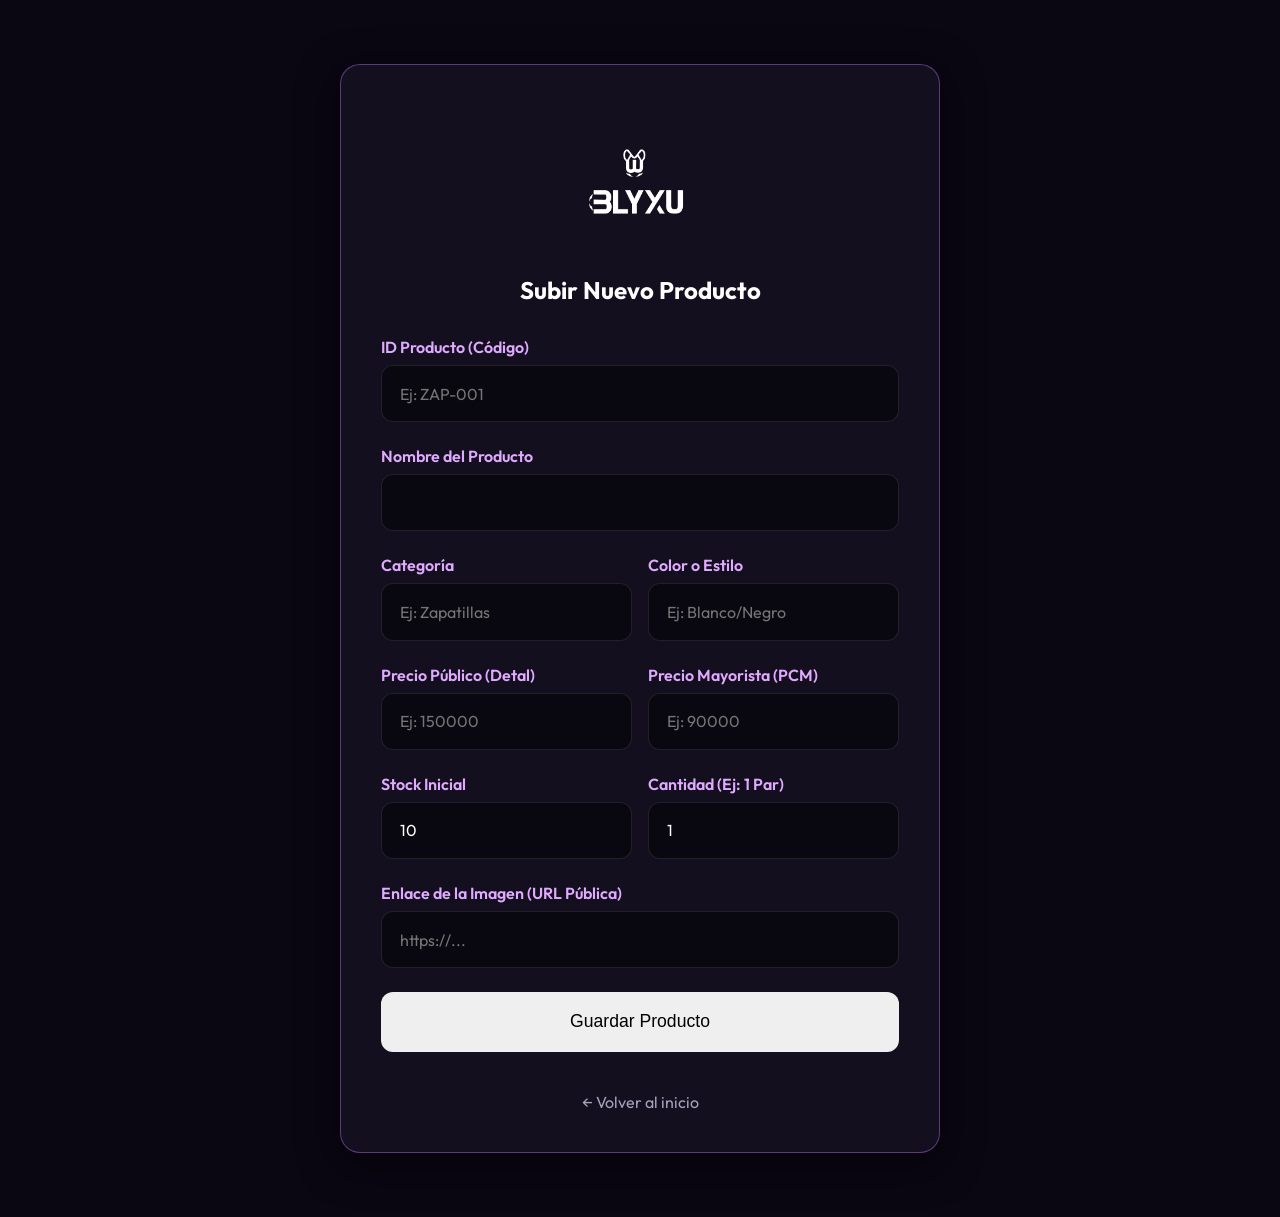
==== admin.html @ ec0dab84 "Add files via upload" ====
<!DOCTYPE html>
<html lang="es">
<head>
    <meta charset="UTF-8">
    <meta name="viewport" content="width=device-width, initial-scale=1.0">
    <title>Blyxu | Panel Administrativo</title>
    <link href="https://fonts.googleapis.com/css2?family=Outfit:wght@300;400;600;800&display=swap" rel="stylesheet">
    <link rel="stylesheet" href="style.css">
    <style>
        .admin-container { max-width: 600px; margin: 4rem auto; padding: 2.5rem; background: rgba(22, 17, 34, 0.9); border: 1px solid rgba(199, 125, 255, 0.4); border-radius: 20px; backdrop-filter: blur(25px); box-shadow: 0 10px 40px rgba(0,0,0,0.5); }
        .form-group { margin-bottom: 1.5rem; }
        .form-group label { display: block; color: #e0aaff; margin-bottom: 0.5rem; font-weight: 600; }
        .form-group input, .form-group textarea, .form-group select { width: 100%; padding: 1.1rem; border-radius: 12px; background: rgba(0,0,0,0.5); border: 1px solid rgba(255,255,255,0.1); color: white; outline: none; font-family: 'Outfit'; font-size: 1rem; transition: border-color 0.3s; }
        .form-group input:focus { border-color: #c77dff; box-shadow: 0 0 10px rgba(199,125,255,0.2); }
        .status-msg { margin-top: 1rem; padding: 1rem; border-radius: 8px; display: none; text-align: center; font-weight: 600; }
        .success { background: rgba(37, 211, 102, 0.2); color: #25D366; border: 1px solid rgba(37, 211, 102, 0.3); }
        .error { background: rgba(255, 107, 107, 0.2); color: #ff6b6b; border: 1px solid rgba(255, 107, 107, 0.3); }
    </style>
</head>
<body>
    <div class="admin-container">
        <div style="text-align: center; margin-bottom: 2rem;">
            <img src="logo.png" alt="Blyxu" style="width: 150px; margin-bottom: 1rem;">
            <h2>Subir Nuevo Producto</h2>
        </div>
        
        <form id="admin-form">
            <div class="form-group">
                <label>ID Producto (Código)</label>
                <input type="text" id="idProducto" placeholder="Ej: ZAP-001" required>
            </div>
            <div class="form-group">
                <label>Nombre del Producto</label>
                <input type="text" id="nombre" required>
            </div>
            <div style="display:flex; gap:1rem;">
                <div class="form-group" style="flex:1;">
                    <label>Categoría</label>
                    <input type="text" id="categoria" placeholder="Ej: Zapatillas" required>
                </div>
                <div class="form-group" style="flex:1;">
                    <label>Color o Estilo</label>
                    <input type="text" id="color" placeholder="Ej: Blanco/Negro">
                </div>
            </div>
            <div style="display:flex; gap:1rem;">
                <div class="form-group" style="flex:1;">
                    <label>Precio Público (Detal)</label>
                    <input type="number" id="precio" placeholder="Ej: 150000" required>
                </div>
                <div class="form-group" style="flex:1;">
                    <label>Precio Mayorista (PCM)</label>
                    <input type="number" id="pcm" placeholder="Ej: 90000" required>
                </div>
            </div>
            <div style="display:flex; gap:1rem;">
                <div class="form-group" style="flex:1;">
                    <label>Stock Inicial</label>
                    <input type="number" id="stock" value="10">
                </div>
                <div class="form-group" style="flex:1;">
                    <label>Cantidad (Ej: 1 Par)</label>
                    <input type="text" id="cantidad" value="1">
                </div>
            </div>
            <div class="form-group">
                <label>Enlace de la Imagen (URL Pública)</label>
                <input type="url" id="imagen" placeholder="https://..." required>
            </div>
            
            <button type="submit" class="btn btn-hero-glow" style="width: 100%; padding: 1.2rem; border-radius: 12px; font-size: 1.1rem; border:none;" id="btn-submit">
                <span>Guardar Producto</span>
            </button>
            <div id="status" class="status-msg"></div>
            <div style="text-align:center; margin-top:2.5rem;">
                <a href="index.html" style="color:#a7a2b9; text-decoration:none;">← Volver al inicio</a>
            </div>
        </form>
    </div>

    <script>
        const APP_URL = "https://script.google.com/macros/s/AKfycbx7ofcNdOvxv07cvLZkSemb2mTyBlzs3a7VHbTk7QNIRitLjWQPFjnYl2PnEfEDGHYo3w/exec";
        
        document.getElementById('admin-form').addEventListener('submit', async (e) => {
            e.preventDefault();
            const btn = document.getElementById('btn-submit');
            const status = document.getElementById('status');
            btn.querySelector('span').textContent = "Guardando...";
            btn.style.opacity = "0.7";
            
            const payload = {
                action: "add_product",
                idProducto: document.getElementById('idProducto').value,
                nombre: document.getElementById('nombre').value,
                categoria: document.getElementById('categoria').value,
                color: document.getElementById('color').value,
                precio: document.getElementById('precio').value,
                pcm: document.getElementById('pcm').value,
                stock: document.getElementById('stock').value,
                cantidad: document.getElementById('cantidad').value,
                imagen: document.getElementById('imagen').value
            };

            try {
                const res = await fetch(APP_URL, {
                    method: 'POST',
                    headers: { 'Content-Type': 'text/plain;charset=utf-8' },
                    body: JSON.stringify(payload)
                });
                const data = await res.json();
                
                if (data.status === "success") {
                    status.className = "status-msg success";
                    status.textContent = "✅ ¡Producto guardado en tu base de datos!";
                    document.getElementById('admin-form').reset();
                } else {
                    throw new Error(data.message);
                }
            } catch (err) {
                status.className = "status-msg error";
                status.textContent = "❌ Error: " + err.message;
            }
            
            status.style.display = "block";
            btn.querySelector('span').textContent = "Guardar Producto";
            btn.style.opacity = "1";
            setTimeout(() => status.style.display = "none", 6000);
        });
    </script>
</body>
</html>
---- style.css ----
:root {
    --bg: #0a0612;
    --text: #ffffff;
    --text-muted: #a7a2b9;
    --purple: #7b2cbf;
    --purple-light: #c77dff;
    --purple-pale: #e0aaff;
    --glass: rgba(22, 17, 34, 0.55);
    --glass-border: rgba(255, 255, 255, 0.07);
    --radius: 20px;
}

*,
*::before,
*::after {
    margin: 0;
    padding: 0;
    box-sizing: border-box;
}

html {
    scroll-behavior: smooth;
    scroll-padding-top: 80px;
}

body {
    font-family: 'Outfit', sans-serif;
    background: var(--bg);
    color: var(--text);
    overflow-x: hidden;
}

/* ===== BACKGROUND ===== */
.background-container {
    position: fixed;
    inset: 0;
    z-index: -1;
    overflow: hidden;
}

#particles-canvas {
    position: absolute;
    inset: 0;
    width: 100%;
    height: 100%;
}

.glow {
    position: absolute;
    border-radius: 50%;
    filter: blur(150px);
    opacity: .4;
    animation: gFloat 20s infinite alternate;
}

.glow-1 {
    width: 600px;
    height: 600px;
    background: var(--purple);
    top: -100px;
    left: -100px;
}

.glow-2 {
    width: 500px;
    height: 500px;
    background: var(--purple-light);
    bottom: -100px;
    right: -100px;
    animation-delay: -7s;
}

.glow-3 {
    width: 350px;
    height: 350px;
    background: #5a189a;
    top: 40%;
    left: 50%;
    animation-delay: -12s;
}

@keyframes gFloat {
    0% {
        transform: translate(0, 0) scale(1)
    }

    50% {
        transform: translate(80px, 40px) scale(1.15)
    }

    100% {
        transform: translate(-40px, 80px) scale(.9)
    }
}

/* ===== SCHEDULE VISUAL ===== */
.schedule-visual {
    display: grid;
    grid-template-columns: 280px 1fr;
    gap: 4rem;
    align-items: start;
}

/* Clock */
.schedule-clock-wrap {
    display: flex;
    flex-direction: column;
    align-items: center;
    gap: 1.5rem;
}

.schedule-clock {
    position: relative;
    width: 200px;
    height: 200px;
    display: flex;
    align-items: center;
    justify-content: center;
}

.clock-ring {
    position: absolute;
    inset: 0;
    border-radius: 50%;
    border: 2px solid transparent;
    border-top-color: var(--purple-light);
    border-right-color: var(--purple);
    animation: clockSpin 4s linear infinite;
}

.clock-ring-2 {
    border-top-color: var(--purple-pale);
    border-right-color: transparent;
    border-bottom-color: var(--purple-light);
    animation: clockSpin 6s linear infinite reverse;
    inset: 12px;
}

@keyframes clockSpin {
    0% {
        transform: rotate(0deg)
    }

    100% {
        transform: rotate(360deg)
    }
}

.clock-center {
    text-align: center;
    z-index: 2;
    background: rgba(10, 6, 18, .8);
    border-radius: 50%;
    width: 150px;
    height: 150px;
    display: flex;
    flex-direction: column;
    align-items: center;
    justify-content: center;
    border: 1px solid var(--glass-border);
    box-shadow: 0 0 40px rgba(123, 44, 191, .15);
}

.clock-icon {
    font-size: 2rem;
    margin-bottom: .3rem;
}

.clock-live {
    font-size: 1.8rem;
    font-weight: 800;
    background: linear-gradient(to right, #fff, var(--purple-light));
    -webkit-background-clip: text;
    background-clip: text;
    -webkit-text-fill-color: transparent;
}

.clock-label {
    font-size: .7rem;
    color: var(--text-muted);
    text-transform: uppercase;
    letter-spacing: 2px;
    margin-top: .2rem;
}

.clock-status {
    display: flex;
    align-items: center;
    gap: .5rem;
    padding: .5rem 1.2rem;
    background: var(--glass);
    border: 1px solid var(--glass-border);
    border-radius: 50px;
    font-size: .85rem;
    font-weight: 600;
}

.status-dot {
    width: 10px;
    height: 10px;
    border-radius: 50%;
    background: #25D366;
    box-shadow: 0 0 10px #25D366;
    animation: statusPulse 2s infinite;
}

.status-dot.closed-dot {
    background: #ff6b6b;
    box-shadow: 0 0 10px #ff6b6b;
}

@keyframes statusPulse {

    0%,
    100% {
        opacity: 1;
        transform: scale(1)
    }

    50% {
        opacity: .5;
        transform: scale(.8)
    }
}

/* Bars */
.schedule-bars-wrap {
    display: flex;
    flex-direction: column;
    gap: 1.2rem;
}

.schedule-bar-item {
    background: var(--glass);
    border: 1px solid var(--glass-border);
    border-radius: 14px;
    padding: 1.2rem 1.5rem;
    transition: all .35s;
}

.schedule-bar-item:hover {
    border-color: rgba(199, 125, 255, .3);
    transform: translateX(6px);
    box-shadow: 0 8px 25px rgba(0, 0, 0, .3);
}

.bar-header {
    display: flex;
    justify-content: space-between;
    align-items: center;
    margin-bottom: .7rem;
}

.bar-day {
    font-size: 1rem;
    font-weight: 600;
}

.bar-time {
    font-size: .85rem;
    color: var(--text-muted);
    font-weight: 500;
}

.closed-text {
    color: #ff6b6b;
    font-weight: 600;
}

.bar-track {
    position: relative;
    width: 100%;
    height: 8px;
    background: rgba(255, 255, 255, .05);
    border-radius: 10px;
    /* overflow: hidden; Removed to allow the "comet head" to glow outside */
}

.bar-fill {
    height: 100%;
    width: 0;
    background: linear-gradient(90deg, transparent, var(--bar-color));
    border-radius: 10px;
    transition: width 1.5s cubic-bezier(.16, 1, .3, 1);
    position: relative;
    box-shadow: 0 0 15px var(--bar-color);
}

/* Comet Head / Spark Effect */
.bar-fill::after {
    content: '';
    position: absolute;
    top: 50%;
    right: -2px;
    width: 12px;
    height: 12px;
    background: #fff;
    border-radius: 50%;
    transform: translateY(-50%);
    box-shadow:
        0 0 10px #fff,
        0 0 20px var(--bar-color),
        0 0 30px var(--bar-color);
    animation: barCometPulse 1.5s infinite;
}

@keyframes barCometPulse {

    0%,
    100% {
        transform: translateY(-50%) scale(1);
        opacity: 1;
    }

    50% {
        transform: translateY(-50%) scale(1.5);
        opacity: 0.8;
    }
}

.bar-fill.animated {
    width: var(--target-width);
}

.bar-glow {
    position: absolute;
    top: 0;
    right: 0;
    width: 20px;
    height: 100%;
    background: var(--bar-color);
    border-radius: 50%;
    filter: blur(8px);
    opacity: 0;
    transition: opacity 1s 1s;
}

.bar-fill.animated~.bar-glow {
    opacity: .6;
}

.schedule-bar-closed {
    opacity: .5;
}

.schedule-bar-closed:hover {
    opacity: .7;
}

.bar-status-tag {
    font-size: .78rem;
    margin-top: .6rem;
    font-weight: 500;
    letter-spacing: .5px;
}

.open-tag {
    color: rgba(37, 211, 102, .8);
}

.closed-tag {
    color: rgba(255, 107, 107, .6);
}

@media(max-width:768px) {
    .schedule-visual {
        grid-template-columns: 1fr;
        justify-items: center;
        gap: 2.5rem;
    }

    .schedule-bars-wrap {
        width: 100%;
    }
}

/* ===== NAVBAR ===== */
.navbar {
    position: fixed;
    top: 0;
    left: 0;
    width: 100%;
    z-index: 999;
    padding: 1rem 0;
    transition: all .4s ease;
}

.navbar.scrolled {
    background: rgba(10, 6, 18, .85);
    backdrop-filter: blur(20px);
    border-bottom: 1px solid var(--glass-border);
    padding: .6rem 0;
    box-shadow: 0 4px 30px rgba(0, 0, 0, .3);
}

.nav-inner {
    max-width: 1200px;
    margin: 0 auto;
    padding: 0 2rem;
    display: flex;
    align-items: center;
    justify-content: space-between;
}

.nav-logo-img {
    height: 38px;
    width: auto;
    filter: drop-shadow(0 0 12px rgba(199, 125, 255, .3));
    transition: transform .3s;
}

.nav-logo-img:hover {
    transform: scale(1.08);
}

.nav-links {
    display: flex;
    gap: 2.5rem;
}

.nav-link {
    color: var(--text-muted);
    text-decoration: none;
    font-size: .95rem;
    font-weight: 500;
    position: relative;
    transition: color .3s;
    padding: .4rem 0;
}

.nav-link::after {
    content: '';
    position: absolute;
    bottom: 0;
    left: 0;
    width: 0;
    height: 2px;
    background: var(--purple-light);
    border-radius: 2px;
    transition: width .3s;
}

.nav-link:hover,
.nav-link.active {
    color: #fff;
}

.nav-link:hover::after,
.nav-link.active::after {
    width: 100%;
}

.nav-link-highlight {
    color: #ff6b6b !important;
    background: rgba(255, 107, 107, .08);
    padding: .4rem 1rem !important;
    border-radius: 50px;
    border: 1px solid rgba(255, 107, 107, .2);
    font-weight: 600;
}

.nav-link-highlight::after {
    display: none !important;
}

.nav-link-highlight:hover {
    background: rgba(255, 107, 107, .18);
    color: #fff !important;
    border-color: rgba(255, 107, 107, .4);
    transform: translateY(-2px);
    box-shadow: 0 4px 15px rgba(255, 107, 107, .2);
}

.nav-toggle {
    display: none;
    background: none;
    border: none;
    cursor: pointer;
    flex-direction: column;
    gap: 5px;
    padding: 6px;
}

.nav-toggle span {
    display: block;
    width: 24px;
    height: 2px;
    background: #fff;
    border-radius: 2px;
    transition: all .3s;
}

@media(max-width:768px) {
    .nav-links {
        position: fixed;
        top: 0;
        right: -100%;
        width: 70%;
        max-width: 300px;
        height: 100vh;
        background: rgba(10, 6, 18, .95);
        backdrop-filter: blur(25px);
        flex-direction: column;
        padding: 6rem 2rem 2rem;
        gap: 2rem;
        transition: right .4s cubic-bezier(.4, 0, .2, 1);
        border-left: 1px solid var(--glass-border);
    }

    .nav-links.open {
        right: 0;
    }

    .nav-toggle {
        display: flex;
        z-index: 1001;
    }

    .nav-toggle.open span:nth-child(1) {
        transform: rotate(45deg) translate(5px, 5px)
    }

    .nav-toggle.open span:nth-child(2) {
        opacity: 0
    }

    .nav-toggle.open span:nth-child(3) {
        transform: rotate(-45deg) translate(5px, -5px)
    }
}

/* ===== HERO ===== */
.hero-section {
    min-height: 100vh;
    display: flex;
    flex-direction: column;
    justify-content: center;
    align-items: center;
    text-align: center;
    padding: 8rem 2rem 4rem;
    position: relative;
}

.hero-content {
    max-width: 800px;
}

.hero-badge {
    display: inline-block;
    padding: .5rem 1.5rem;
    border-radius: 50px;
    background: rgba(123, 44, 191, .15);
    border: 1px solid rgba(199, 125, 255, .25);
    color: var(--purple-pale);
    font-size: .8rem;
    font-weight: 600;
    letter-spacing: 3px;
    margin-bottom: 2rem;
}

.hero-title-wrap {
    margin-bottom: 3rem;
    display: flex;
    flex-direction: column;
    align-items: center;
    gap: 0.8rem;
}

.hero-welcome {
    font-size: clamp(1rem, 3vw, 1.4rem);
    font-weight: 600;
    color: var(--purple-light);
    letter-spacing: 8px;
    text-transform: uppercase;
    opacity: 0.8;
    margin-bottom: 0.5rem;
}

.hero-brand {
    gap: 1.5rem;
}

.gradient-text {
    background: linear-gradient(135deg, #fff 0%, var(--purple-light) 50%, var(--purple-pale) 100%);
    -webkit-background-clip: text;
    background-clip: text;
    -webkit-text-fill-color: transparent;
}

.hero-subtitle {
    font-size: clamp(1rem, 2vw, 1.2rem);
    color: var(--text-muted);
    max-width: 600px;
    margin: 0 auto 3rem;
    line-height: 1.7;
}

.hero-actions {
    display: flex;
    gap: 1rem;
    justify-content: center;
    flex-wrap: wrap;
}

.btn-hero-primary {
    display: inline-flex;
    align-items: center;
    gap: .6rem;
    padding: 1.1rem 2.5rem;
    background: linear-gradient(135deg, #9d4edd, #7b2cbf);
    color: #fff;
    border: none;
    border-radius: 50px;
    font-size: 1.05rem;
    font-weight: 600;
    text-decoration: none;
    cursor: pointer;
    transition: all .35s cubic-bezier(.4, 0, .2, 1);
    box-shadow: 0 8px 30px rgba(123, 44, 191, .35);
}

.btn-hero-primary:hover {
    transform: translateY(-4px) scale(1.03);
    box-shadow: 0 12px 40px rgba(123, 44, 191, .5);
}

.btn-hero-secondary {
    display: inline-flex;
    align-items: center;
    padding: 1.1rem 2.5rem;
    background: transparent;
    color: #fff;
    border: 1px solid rgba(255, 255, 255, .2);
    border-radius: 50px;
    font-size: 1.05rem;
    font-weight: 500;
    text-decoration: none;
    transition: all .35s;
}

.btn-hero-secondary:hover {
    background: rgba(255, 255, 255, .08);
    border-color: var(--purple-light);
    transform: translateY(-3px);
}

.hero-scroll-indicator {
    margin-top: 5rem;
    display: flex;
    flex-direction: column;
    align-items: center;
    gap: .7rem;
    opacity: .5;
    animation: fadeInUp 1.5s 1.5s backwards;
}

.hero-scroll-indicator span {
    font-size: .75rem;
    color: var(--text-muted);
    letter-spacing: 2px;
    text-transform: uppercase;
}

.scroll-mouse {
    width: 26px;
    height: 40px;
    border: 2px solid rgba(255, 255, 255, .3);
    border-radius: 14px;
    position: relative;
}

.scroll-wheel {
    width: 4px;
    height: 8px;
    background: var(--purple-light);
    border-radius: 4px;
    position: absolute;
    top: 6px;
    left: 50%;
    transform: translateX(-50%);
    animation: scrollWheel 2s infinite;
}

@keyframes scrollWheel {
    0% {
        opacity: 1;
        transform: translateX(-50%) translateY(0)
    }

    100% {
        opacity: 0;
        transform: translateX(-50%) translateY(16px)
    }
}

/* ===== HERO LOGO ===== */
.hero-logo-container {
    margin-bottom: 1.5rem;
    display: flex;
    justify-content: center;
}

@keyframes heroLogoPulse {

    0%,
    100% {
        transform: scale(1) translateY(0);
    }

    50% {
        transform: scale(1.02) translateY(-6px);
    }
}

@keyframes heroLogoReveal {
    from {
        opacity: 0;
        transform: scale(0.8) translateY(20px);
        filter: brightness(2);
    }

    to {
        opacity: 1;
        transform: scale(1) translateY(0);
        filter: brightness(1);
    }
}

.hero-main-logo {
    width: 260px;
    height: auto;
    filter: drop-shadow(0 0 30px rgba(123, 44, 191, 0.35));
    animation: heroLogoReveal 1.2s cubic-bezier(0.16, 1, 0.3, 1) forwards, heroLogoPulse 4s ease-in-out infinite 1.2s;
    transition: transform 0.5s cubic-bezier(0.175, 0.885, 0.32, 1.275), filter 0.5s;
}

@media (max-width: 768px) {
    .hero-main-logo {
        width: 200px;
    }
}

/* ===== STATS TICKER ===== */
.stats-ticker {
    padding: 2.5rem 2rem;
    border-top: 1px solid var(--glass-border);
    border-bottom: 1px solid var(--glass-border);
    background: rgba(22, 17, 34, .3);
}

.stats-ticker-inner {
    max-width: 1100px;
    margin: 0 auto;
    display: flex;
    justify-content: center;
    align-items: center;
    gap: 3rem;
    flex-wrap: wrap;
}

.stat-pill {
    text-align: center;
}

.stat-number {
    font-size: 2rem;
    font-weight: 800;
    background: linear-gradient(to right, #fff, var(--purple-light));
    -webkit-background-clip: text;
    background-clip: text;
    -webkit-text-fill-color: transparent;
}

.stat-icon {
    font-size: 2rem;
    display: inline-block;
}

.stat-truck {
    animation: driveTruck 3s ease-in-out infinite;
    display: inline-block;
}

@keyframes driveTruck {
    0% {
        transform: translateX(-15px);
        opacity: 0;
    }

    20% {
        opacity: 1;
    }

    80% {
        opacity: 1;
    }

    100% {
        transform: translateX(15px);
        opacity: 0;
    }
}

.stat-label {
    display: block;
    font-size: .8rem;
    color: var(--text-muted);
    text-transform: uppercase;
    letter-spacing: 2px;
    margin-top: .3rem;
}

.stat-divider {
    width: 1px;
    height: 40px;
    background: var(--glass-border);
}

@media(max-width:600px) {
    .stat-divider {
        display: none
    }

    .stats-ticker-inner {
        gap: 1.5rem
    }
}

/* ===== SECTIONS ===== */
.section-block {
    padding: 6rem 2rem;
}

.section-dark {
    background: rgba(0, 0, 0, .2);
}

.section-inner {
    max-width: 1100px;
    margin: 0 auto;
}

.section-header {
    text-align: center;
    margin-bottom: 4rem;
}

.section-tag {
    display: inline-block;
    font-size: .75rem;
    font-weight: 700;
    letter-spacing: 3px;
    color: var(--purple-light);
    margin-bottom: 1rem;
    padding: .4rem 1.2rem;
    background: rgba(123, 44, 191, .1);
    border: 1px solid rgba(199, 125, 255, .2);
    border-radius: 50px;
}

.section-heading {
    font-size: clamp(2rem, 4vw, 3rem);
    font-weight: 800;
    margin-bottom: 1rem;
    letter-spacing: -1px;
}

.section-desc {
    color: var(--text-muted);
    font-size: 1.1rem;
    max-width: 550px;
    margin: 0 auto;
    line-height: 1.6;
}

/* Hero Title Enhanced */
.hero-title-wrap {
    margin-bottom: 2.5rem;
    display: flex;
    flex-direction: column;
    align-items: center;
    gap: 0.5rem;
}

.hero-welcome {
    font-size: 1.2rem;
    font-weight: 600;
    color: var(--purple-light);
    letter-spacing: 6px;
    text-transform: uppercase;
    opacity: 0.8;
}

.hero-brand {
    gap: 1rem;
    margin-top: 0.5rem;
}

.hero-subtitle {
    font-size: 1.15rem;
    color: var(--text-muted);
    max-width: 600px;
    margin: 0 auto 3rem;
    line-height: 1.6;
    font-weight: 400;
}


/* Card Deployment Animation (Premium Fan Spread) */
/* Card Deployment Animation (Super Premium Reveal) */
.features-grid {
    display: grid;
    grid-template-columns: repeat(auto-fit, minmax(300px, 1fr));
    gap: 3rem;
    perspective: 2500px;
    padding: 4rem 1rem;
}

.feature-card {
    background: rgba(25, 18, 45, 0.4);
    backdrop-filter: blur(20px);
    border: 1px solid rgba(199, 125, 255, 0.2);
    border-radius: 24px;
    overflow: hidden;
    position: relative;
    transition: all 0.6s cubic-bezier(0.23, 1, 0.32, 1);
    box-shadow: 0 10px 30px rgba(0, 0, 0, 0.3);
}

.feature-card.reveal-on-scroll {
    opacity: 0;
    will-change: transform, opacity;
}

/* Dramatic Stack-to-Fan Reveal */
.feature-card:nth-child(1).reveal-on-scroll {
    transform: translate3d(120%, 50px, -500px) rotateY(60deg) rotateZ(-15deg) scale(0.5);
}

.feature-card:nth-child(2).reveal-on-scroll {
    transform: translate3d(0, 150px, -400px) rotateX(45deg) scale(0.6);
    z-index: 5;
}

.feature-card:nth-child(3).reveal-on-scroll {
    transform: translate3d(-120%, 50px, -500px) rotateY(-60deg) rotateZ(15deg) scale(0.5);
}

.feature-card.reveal-on-scroll.visible {
    opacity: 1;
    transform: translate3d(0, 0, 0) rotate(0) scale(1);
    animation: cardEntranceGlow 2s forwards;
}

@keyframes cardEntranceGlow {
    0% {
        box-shadow: 0 0 0 rgba(199, 125, 255, 0);
    }

    50% {
        box-shadow: 0 0 50px rgba(199, 125, 255, 0.4);
    }

    100% {
        box-shadow: 0 10px 30px rgba(0, 0, 0, 0.3);
    }
}

/* Shine Sweep Effect */
.feature-card::after {
    content: '';
    position: absolute;
    top: -50%;
    left: -100%;
    width: 50%;
    height: 200%;
    background: linear-gradient(to right, transparent, rgba(255, 255, 255, 0.15), transparent);
    transform: rotate(25deg);
    transition: none;
    pointer-events: none;
}

.feature-card:hover::after {
    left: 150%;
    transition: left 0.8s ease-in-out;
}

.feature-card:hover {
    transform: translateY(-25px) rotateX(10deg) rotateY(5deg) scale(1.08) !important;
    z-index: 20;
    border-color: var(--purple-light);
    box-shadow: 0 40px 90px rgba(123, 44, 191, 0.4), 0 0 20px rgba(199, 125, 255, 0.2);
}

.feature-img-wrap {
    position: relative;
    overflow: hidden;
    height: 240px;
}

.feature-img-wrap img {
    width: 100%;
    height: 100%;
    object-fit: cover;
    transition: transform 0.8s cubic-bezier(0.2, 0.8, 0.2, 1);
}

.feature-card:hover .feature-img-wrap img {
    transform: scale(1.15) rotate(2deg);
}

.feature-img-overlay {
    position: absolute;
    inset: 0;
    background: linear-gradient(to top, #0a0612 0%, transparent 70%);
    opacity: 0.8;
}

.feature-body {
    padding: 2.5rem 2rem;
    position: relative;
    z-index: 2;
}

.feature-icon-mini {
    font-size: 2rem;
    margin-bottom: 1rem;
    filter: drop-shadow(0 0 10px var(--purple-light));
    transition: transform 0.4s;
}

.feature-card:hover .feature-icon-mini {
    transform: scale(1.3) rotate(-10deg);
}

.feature-body h3 {
    font-size: 1.3rem;
    font-weight: 700;
    color: var(--purple-pale);
    margin-bottom: .5rem;
}

.feature-body p {
    color: var(--text-muted);
    font-size: .93rem;
    line-height: 1.6;
}

/* ===== MARQUEE ===== */
.marquee-strip {
    margin-top: 4rem;
    overflow: hidden;
    padding: 1.5rem 0;
    border-top: 1px solid var(--glass-border);
    border-bottom: 1px solid var(--glass-border);
}

.marquee-track {
    display: flex;
    gap: 2rem;
    width: max-content;
    animation: marqueeScroll 20s linear infinite;
}

.marquee-track span {
    font-size: 1.8rem;
    font-weight: 800;
    color: rgba(255, 255, 255, .06);
    text-transform: uppercase;
    letter-spacing: 4px;
    white-space: nowrap;
}

@keyframes marqueeScroll {
    0% {
        transform: translateX(0)
    }

    100% {
        transform: translateX(-50%)
    }
}

/* ===== SCHEDULE ===== */
.schedule-layout {
    display: grid;
    grid-template-columns: 1fr 1.2fr;
    gap: 4rem;
    align-items: center;
}

.schedule-text .section-tag {
    margin-bottom: 1.5rem;
}

.schedule-text .section-heading {
    text-align: left;
}

.schedule-text .section-desc {
    text-align: left;
    margin: 0;
}

.schedule-cards {
    display: flex;
    flex-direction: column;
    gap: 1.2rem;
}

.schedule-card {
    background: var(--glass);
    border: 1px solid var(--glass-border);
    border-radius: var(--radius);
    padding: 1.8rem 2rem;
    display: flex;
    align-items: center;
    justify-content: space-between;
    gap: 1rem;
    position: relative;
    overflow: hidden;
    transition: all .4s;
}

.schedule-card:hover {
    transform: translateX(8px);
    border-color: rgba(199, 125, 255, .3);
}

.schedule-card-glow {
    position: absolute;
    top: 50%;
    left: 0;
    width: 4px;
    height: 60%;
    transform: translateY(-50%);
    background: var(--purple-light);
    border-radius: 0 4px 4px 0;
    box-shadow: 0 0 20px var(--purple-light);
}

.schedule-day {
    font-size: 1.1rem;
    font-weight: 600;
}

.schedule-time {
    font-size: 1rem;
    color: var(--text-muted);
}

.schedule-status {
    padding: .3rem .8rem;
    border-radius: 50px;
    font-size: .75rem;
    font-weight: 700;
    letter-spacing: 1px;
}

.schedule-status.open {
    background: rgba(37, 211, 102, .12);
    color: #25D366;
    border: 1px solid rgba(37, 211, 102, .25);
}

.schedule-status.closed {
    background: rgba(255, 107, 107, .1);
    color: #ff6b6b;
    border: 1px solid rgba(255, 107, 107, .2);
}

.schedule-card-closed .schedule-card-glow {
    background: #ff6b6b;
    box-shadow: 0 0 20px #ff6b6b;
}

@media(max-width:768px) {
    .schedule-layout {
        grid-template-columns: 1fr
    }

    .schedule-text {
        text-align: center
    }

    .schedule-text .section-heading,
    .schedule-text .section-desc {
        text-align: center;
        margin: 0 auto
    }
}

/* ===== CATALOG CARDS ===== */
.catalog-cards {
    display: grid;
    grid-template-columns: repeat(auto-fit, minmax(380px, 1fr));
    gap: 2.5rem;
}

.catalog-card {
    position: relative;
    background: var(--glass);
    border: 1px solid var(--glass-border);
    border-radius: 24px;
    padding: 3rem 2.5rem;
    overflow: hidden;
    transition: all .45s cubic-bezier(.4, 0, .2, 1);
}

.catalog-card:hover {
    transform: translateY(-8px);
    box-shadow: 0 25px 60px rgba(0, 0, 0, .4);
    border-color: rgba(199, 125, 255, .25);
}

.catalog-card-shine {
    position: absolute;
    top: -50%;
    left: -50%;
    width: 200%;
    height: 200%;
    background: radial-gradient(circle, rgba(199, 125, 255, .06) 0%, transparent 60%);
    opacity: 0;
    transition: opacity .5s;
    pointer-events: none;
}

.catalog-card:hover .catalog-card-shine {
    opacity: 1;
}

.catalog-card-premium {
    border-color: rgba(199, 125, 255, .15);
}

.catalog-card-premium:hover {
    border-color: rgba(199, 125, 255, .4);
    box-shadow: 0 25px 60px rgba(123, 44, 191, .2);
}

.premium-badge {
    position: absolute;
    top: 1.5rem;
    right: 1.5rem;
    padding: .35rem 1rem;
    border-radius: 50px;
    background: linear-gradient(135deg, rgba(199, 125, 255, .2), rgba(90, 24, 154, .2));
    border: 1px solid rgba(199, 125, 255, .3);
    font-size: .7rem;
    font-weight: 700;
    color: var(--purple-pale);
    letter-spacing: 1.5px;
}

.catalog-icon {
    width: 64px;
    height: 64px;
    background: rgba(199, 125, 255, .08);
    border: 1px solid rgba(199, 125, 255, .15);
    border-radius: 18px;
    display: flex;
    align-items: center;
    justify-content: center;
    margin-bottom: 1.5rem;
    color: var(--purple-light);
    transition: all .3s;
}

.catalog-card:hover .catalog-icon {
    background: rgba(199, 125, 255, .15);
    transform: scale(1.05);
}

.catalog-icon-premium {
    background: rgba(90, 24, 154, .15);
    color: #9d4edd;
}

.catalog-card h3 {
    font-size: 1.6rem;
    font-weight: 700;
    margin-bottom: .6rem;
}

.catalog-card p {
    color: var(--text-muted);
    font-size: .95rem;
    line-height: 1.5;
    margin-bottom: 2rem;
}

.catalog-form {
    display: flex;
    flex-direction: column;
    gap: 1rem;
}

.input-wrap {
    position: relative;
}

.input-wrap input {
    width: 100%;
    background: rgba(0, 0, 0, .35);
    border: 1px solid rgba(255, 255, 255, .07);
    border-radius: 14px;
    padding: 1.1rem 1.3rem;
    color: #fff;
    font-size: 1rem;
    font-family: inherit;
    outline: none;
    transition: all .3s;
}

.input-wrap input::placeholder {
    color: #555;
}

.input-wrap input:focus {
    border-color: rgba(199, 125, 255, .5);
    background: rgba(0, 0, 0, .55);
    box-shadow: 0 0 20px rgba(199, 125, 255, .1);
}

.input-focus-line {
    position: absolute;
    bottom: 0;
    left: 50%;
    width: 0;
    height: 2px;
    background: var(--purple-light);
    border-radius: 0 0 14px 14px;
    transition: all .4s;
    transform: translateX(-50%);
}

.input-wrap input:focus~.input-focus-line {
    width: calc(100% - 2px);
}

.form-error {
    display: none;
    color: #ff6b6b;
    font-size: .83rem;
    text-align: right;
    margin-top: -.3rem;
}

.btn-catalog {
    display: inline-flex;
    align-items: center;
    justify-content: center;
    gap: .6rem;
    width: 100%;
    padding: 1.1rem;
    border: none;
    border-radius: 14px;
    font-size: 1rem;
    font-weight: 600;
    font-family: inherit;
    cursor: pointer;
    transition: all .35s cubic-bezier(.4, 0, .2, 1);
}

.btn-catalog:hover {
    transform: translateY(-3px) scale(1.02);
    filter: brightness(1.12);
}

.btn-detal {
    background: linear-gradient(135deg, #a03cff, #7b2cbf);
    color: #fff;
    box-shadow: 0 8px 25px rgba(160, 60, 255, .25);
}

.btn-mayorista {
    background: linear-gradient(135deg, #c8b6ff, #5a189a);
    color: #fff;
    box-shadow: 0 8px 25px rgba(90, 24, 154, .3);
}

.btn-whatsapp {
    display: inline-flex;
    align-items: center;
    justify-content: center;
    gap: .5rem;
    background: rgba(37, 211, 102, .08);
    color: #25D366;
    border: 1px solid rgba(37, 211, 102, .2);
    padding: .9rem;
    border-radius: 12px;
    text-decoration: none;
    font-size: .9rem;
    font-weight: 600;
    transition: all .3s;
}

.btn-whatsapp:hover {
    background: rgba(37, 211, 102, .18);
    transform: translateY(-2px);
    box-shadow: 0 6px 18px rgba(37, 211, 102, .12);
}

@media(max-width:500px) {
    .catalog-cards {
        grid-template-columns: 1fr
    }
}

/* ===== CONTACT ===== */
.contact-grid {
    display: grid;
    grid-template-columns: 1fr 1.5fr;
    gap: 2.5rem;
    align-items: stretch;
}

.contact-info-card {
    background: var(--glass);
    border: 1px solid var(--glass-border);
    border-radius: 24px;
    padding: 2.5rem 2rem;
    display: flex;
    flex-direction: column;
    gap: 2rem;
}

.info-item {
    display: flex;
    align-items: flex-start;
    gap: 1.2rem;
}

.info-icon {
    font-size: 1.3rem;
    background: rgba(199, 125, 255, .08);
    width: 48px;
    height: 48px;
    min-width: 48px;
    display: flex;
    align-items: center;
    justify-content: center;
    border-radius: 14px;
    border: 1px solid rgba(199, 125, 255, .15);
}

.info-item h3 {
    font-size: 1.1rem;
    font-weight: 600;
    margin-bottom: .2rem;
}

.info-item p {
    color: var(--text-muted);
    font-size: .92rem;
    line-height: 1.5;
}

.btn-whatsapp-big {
    display: flex;
    align-items: center;
    justify-content: center;
    gap: .7rem;
    background: rgba(37, 211, 102, .1);
    color: #25D366;
    border: 1px solid rgba(37, 211, 102, .25);
    padding: 1.1rem;
    border-radius: 14px;
    text-decoration: none;
    font-size: 1rem;
    font-weight: 600;
    margin-top: auto;
    transition: all .35s;
}

.btn-whatsapp-big:hover {
    background: rgba(37, 211, 102, .2);
    transform: translateY(-3px);
    box-shadow: 0 10px 25px rgba(37, 211, 102, .15);
}

.contact-map-card {
    border-radius: 24px;
    overflow: hidden;
    border: 1px solid var(--glass-border);
    background: rgba(14, 10, 20, .5);
    min-height: 420px;
    box-shadow: 0 10px 30px rgba(0, 0, 0, .2);
}

.contact-map-card iframe {
    width: 100%;
    height: 100%;
    filter: invert(90%) hue-rotate(180deg) brightness(85%) contrast(85%);
    transition: filter .5s;
}

.contact-map-card:hover iframe {
    filter: invert(90%) hue-rotate(180deg) brightness(95%) contrast(95%);
}

@media(max-width:900px) {
    .contact-grid {
        grid-template-columns: 1fr
    }

    .contact-map-card {
        min-height: 300px
    }
}

/* ===== FOOTER ===== */
.footer {
    background: linear-gradient(to top, rgba(10, 6, 18, 1), rgba(10, 6, 18, .6));
    padding: 4rem 2rem 1.5rem;
    border-top: 1px solid var(--glass-border);
}

.footer-inner {
    max-width: 1100px;
    margin: 0 auto;
}

.footer-top {
    display: grid;
    grid-template-columns: 1.5fr 1fr 1fr 1fr;
    gap: 3rem;
    margin-bottom: 3rem;
}

.footer-logo {
    height: 40px;
    margin-bottom: 1rem;
    filter: drop-shadow(0 0 10px rgba(199, 125, 255, .2));
}

.footer-brand p {
    color: var(--text-muted);
    font-size: .9rem;
    line-height: 1.6;
    max-width: 280px;
}

.footer-links-group {
    display: flex;
    flex-direction: column;
    gap: .6rem;
}

.footer-links-group h4 {
    color: var(--purple-pale);
    font-size: 1rem;
    font-weight: 600;
    margin-bottom: .5rem;
}

.footer-links-group a,
.footer-links-group span {
    color: var(--text-muted);
    font-size: .88rem;
    text-decoration: none;
    transition: color .3s;
}

.footer-links-group a:hover {
    color: #fff;
}

.footer-bottom {
    text-align: center;
    padding-top: 1.5rem;
    border-top: 1px solid var(--glass-border);
    font-size: .82rem;
    color: rgba(255, 255, 255, .35);
}

@media(max-width:768px) {
    .footer-top {
        grid-template-columns: 1fr 1fr;
        gap: 2rem
    }
}

@media(max-width:500px) {
    .footer-top {
        grid-template-columns: 1fr
    }
}

/* ===== SCROLL ANIMATIONS ===== */
.reveal-on-scroll {
    opacity: 0;
    transform: translateY(40px) scale(.98);
    transition: all .9s cubic-bezier(.16, 1, .3, 1);
    will-change: transform, opacity;
}

.reveal-on-scroll.visible {
    opacity: 1;
    transform: translateY(0) scale(1);
}

.delay-1 {
    transition-delay: .2s;
}

.delay-2 {
    transition-delay: .45s;
}

.delay-3 {
    transition-delay: .7s;
}

/* ===== KEYFRAMES ===== */
@keyframes fadeInUp {
    from {
        opacity: 0;
        transform: translateY(30px)
    }

    to {
        opacity: 1;
        transform: translateY(0)
    }
}

@keyframes fadeInDown {
    from {
        opacity: 0;
        transform: translateY(-30px)
    }

    to {
        opacity: 1;
        transform: translateY(0)
    }
}

/* ===== MAP ENHANCED ===== */
.contact-map-wrap {
    display: flex;
    flex-direction: column;
    gap: 1rem;
}

.map-label {
    display: flex;
    align-items: center;
    gap: .6rem;
    padding: .7rem 1.2rem;
    background: var(--glass);
    border: 1px solid var(--glass-border);
    border-radius: 50px;
    width: fit-content;
    font-size: .9rem;
    font-weight: 600;
}

.map-pin-anim {
    animation: mapBounce 2s infinite;
    display: inline-block;
    font-size: 1.2rem;
}

@keyframes mapBounce {

    0%,
    100% {
        transform: translateY(0)
    }

    50% {
        transform: translateY(-6px)
    }
}

.map-directions-btn {
    display: inline-flex;
    align-items: center;
    justify-content: center;
    gap: .6rem;
    padding: 1rem 1.5rem;
    background: linear-gradient(135deg, #9d4edd, #7b2cbf);
    color: #fff;
    border-radius: 14px;
    text-decoration: none;
    font-size: .95rem;
    font-weight: 600;
    transition: all .35s;
    box-shadow: 0 6px 20px rgba(123, 44, 191, .25);
}

.map-directions-btn:hover {
    transform: translateY(-3px);
    box-shadow: 0 10px 30px rgba(123, 44, 191, .4);
    filter: brightness(1.1);
}

/* ===== ADMIN OVERLAY ===== */
.admin-overlay {
    position: fixed;
    inset: 0;
    z-index: 9999;
    background: rgba(0, 0, 0, .7);
    backdrop-filter: blur(15px);
    display: flex;
    align-items: center;
    justify-content: center;
    animation: fadeInOverlay .3s ease;
}

@keyframes fadeInOverlay {
    from {
        opacity: 0
    }

    to {
        opacity: 1
    }
}

.admin-modal {
    background: var(--glass);
    border: 1px solid rgba(199, 125, 255, .2);
    border-radius: 28px;
    padding: 3rem 2.5rem;
    max-width: 400px;
    width: 90%;
    text-align: center;
    position: relative;
    box-shadow: 0 30px 80px rgba(0, 0, 0, .5);
    animation: modalSlideIn .4s cubic-bezier(.16, 1, .3, 1);
}

@keyframes modalSlideIn {
    from {
        opacity: 0;
        transform: translateY(30px) scale(.95)
    }

    to {
        opacity: 1;
        transform: translateY(0) scale(1)
    }
}

.admin-close {
    position: absolute;
    top: 1rem;
    right: 1.2rem;
    background: none;
    border: none;
    color: var(--text-muted);
    font-size: 1.8rem;
    cursor: pointer;
    transition: color .3s;
    line-height: 1;
}

.admin-close:hover {
    color: #fff;
}

.admin-icon {
    font-size: 3rem;
    margin-bottom: 1rem;
}

.admin-modal h2 {
    font-size: 1.6rem;
    font-weight: 700;
    margin-bottom: .4rem;
}

.admin-modal>p {
    color: var(--text-muted);
    font-size: .9rem;
    margin-bottom: 2rem;
}

.btn-admin {
    background: linear-gradient(135deg, #ff6b6b, #c0392b);
    color: #fff;
    box-shadow: 0 8px 25px rgba(192, 57, 43, .3);
}

/* Footer admin trigger (hidden gear icon) */
.footer-bottom {
    display: flex;
    align-items: center;
    justify-content: center;
    gap: 1rem;
}

.footer-admin-link {
    cursor: pointer;
    opacity: .15;
    transition: opacity .3s;
    font-size: .9rem;
    user-select: none;
}

.footer-admin-link:hover {
    opacity: .5;
}

/* ===== TENDENCIAS SECTION ===== */
.tendencias-section {
    position: relative;
    overflow: hidden;
    padding-bottom: 5rem;
}

.tendencias-section::before {
    content: '';
    position: absolute;
    inset: 0;
    background: radial-gradient(ellipse at 20% 50%, rgba(123, 44, 191, .12) 0%, transparent 60%),
        radial-gradient(ellipse at 80% 20%, rgba(199, 125, 255, .08) 0%, transparent 50%);
    pointer-events: none;
}

.trend-category {
    margin-bottom: 3.5rem;
}

.trend-label {
    display: flex;
    align-items: center;
    gap: .8rem;
    margin-bottom: 1.2rem;
    font-size: .95rem;
    font-weight: 600;
    color: var(--text-muted);
    padding: 0 .5rem;
}

.trend-count {
    margin-left: auto;
    font-size: .78rem;
    color: var(--purple-light);
    background: rgba(199, 125, 255, .08);
    border: 1px solid rgba(199, 125, 255, .2);
    border-radius: 50px;
    padding: .25rem .8rem;
    letter-spacing: 1px;
}

.trend-dot {
    width: 10px;
    height: 10px;
    border-radius: 50%;
    background: var(--purple-light);
    box-shadow: 0 0 12px var(--purple-light);
    animation: statusPulse 2s infinite;
    flex-shrink: 0;
}

.trend-dot-gold {
    background: #ffd700;
    box-shadow: 0 0 12px #ffd700;
}

.trend-dot-pink {
    background: #ff6eb4;
    box-shadow: 0 0 12px #ff6eb4;
}

.trend-track-wrap {
    overflow: hidden;
    -webkit-mask-image: linear-gradient(90deg, transparent 0%, black 6%, black 94%, transparent 100%);
    mask-image: linear-gradient(90deg, transparent 0%, black 6%, black 94%, transparent 100%);
    border-radius: 18px;
}

.trend-track {
    display: flex;
    gap: 1.4rem;
    width: max-content;
    animation: trendScroll 35s linear infinite;
}

.trend-track-reverse {
    animation: trendScrollRev 30s linear infinite;
}

@keyframes trendScroll {
    0% {
        transform: translateX(0);
    }

    100% {
        transform: translateX(-50%);
    }
}

@keyframes trendScrollRev {
    0% {
        transform: translateX(-50%);
    }

    100% {
        transform: translateX(0);
    }
}

.trend-track-wrap:hover .trend-track,
.trend-track-wrap:hover .trend-track-reverse {
    animation-play-state: paused;
}

.trend-card {
    position: relative;
    flex-shrink: 0;
    width: 220px;
    border-radius: 18px;
    overflow: hidden;
    background: var(--glass);
    border: 1px solid var(--glass-border);
    cursor: pointer;
    transition: transform .4s cubic-bezier(.4, 0, .2, 1), border-color .3s, box-shadow .4s;
}

.trend-card:hover {
    transform: translateY(-10px) scale(1.04);
    border-color: rgba(199, 125, 255, .45);
    box-shadow: 0 20px 50px rgba(123, 44, 191, .3);
}

.trend-card-tall {
    width: 240px;
}

.trend-card-img {
    width: 100%;
    height: 180px;
    overflow: hidden;
}

.trend-card-tall .trend-card-img {
    height: 210px;
}

.trend-card-img img {
    width: 100%;
    height: 100%;
    object-fit: cover;
    transition: transform .6s ease;
}

.trend-card:hover .trend-card-img img {
    transform: scale(1.12);
}

.trend-card-info {
    padding: .8rem 1rem;
    display: flex;
    align-items: center;
    gap: .6rem;
    background: rgba(10, 6, 18, .6);
    backdrop-filter: blur(8px);
}

.trend-card-info p {
    font-size: .88rem;
    font-weight: 600;
    color: #fff;
    white-space: nowrap;
    overflow: hidden;
    text-overflow: ellipsis;
    flex: 1;
    margin: 0;
}

.trend-badge {
    flex-shrink: 0;
    font-size: .62rem;
    font-weight: 800;
    letter-spacing: 1px;
    padding: .22rem .6rem;
    border-radius: 50px;
    background: rgba(199, 125, 255, .15);
    color: var(--purple-light);
    border: 1px solid rgba(199, 125, 255, .3);
    text-transform: uppercase;
}

.trend-badge-hot {
    background: rgba(255, 107, 107, .15);
    color: #ff6b6b;
    border-color: rgba(255, 107, 107, .3);
}

.trend-badge-gold {
    background: rgba(255, 215, 0, .1);
    color: #ffd700;
    border-color: rgba(255, 215, 0, .3);
}

.trend-badge-pink {
    background: rgba(255, 110, 180, .12);
    color: #ff6eb4;
    border-color: rgba(255, 110, 180, .3);
}

@media (max-width: 600px) {
    .trend-card {
        width: 170px;
    }

    .trend-card-tall {
        width: 185px;
    }

    .trend-card-img {
        height: 140px;
    }

    .trend-card-tall .trend-card-img {
        height: 160px;
    }
}

/* Footer fix after removing Horario column */
@media (min-width: 769px) {
    .footer-top {
        grid-template-columns: 1.5fr 1fr 1fr;
    }
}

/* ===== BRAND REVEAL SECTION ===== */
.brand-reveal-section {
    position: relative;
    padding: 12rem 0;
    overflow: hidden;
    display: flex;
    justify-content: center;
    align-items: center;
    background: #050308;
    margin: 4rem 0;
}

.brand-bg-text {
    position: absolute;
    font-size: 35vw;
    font-weight: 900;
    color: rgba(123, 44, 191, 0.03);
    top: 50%;
    left: 50%;
    transform: translate(-50%, -50%);
    letter-spacing: 2vw;
    pointer-events: none;
    white-space: nowrap;
    z-index: 1;
    text-transform: uppercase;
}

.brand-letters-container {
    display: flex;
    gap: 2rem;
    z-index: 5;
    position: relative;
}

.b-letter {
    font-size: clamp(5rem, 15vw, 12rem);
    font-weight: 950;
    color: transparent;
    -webkit-text-stroke: 2px rgba(199, 125, 255, 0.4);
    position: relative;
    transition: all 1s cubic-bezier(0.23, 1, 0.32, 1);
    filter: blur(20px) brightness(0);
    opacity: 0;
    transform: perspective(1000px) translate3d(0, 100px, -200px) rotateX(45deg);
}

.brand-letters-container.visible .b-letter {
    filter: blur(0) brightness(1);
    opacity: 1;
    transform: perspective(1000px) translate3d(0, 0, 0) rotateX(0);
}

.brand-letters-container.visible .b-letter:nth-child(1) {
    transition-delay: 0.1s;
}

.brand-letters-container.visible .b-letter:nth-child(2) {
    transition-delay: 0.25s;
}

.brand-letters-container.visible .b-letter:nth-child(3) {
    transition-delay: 0.4s;
}

.brand-letters-container.visible .b-letter:nth-child(4) {
    transition-delay: 0.55s;
}

.brand-letters-container.visible .b-letter:nth-child(5) {
    transition-delay: 0.7s;
}

.b-letter::before {
    content: attr(data-text);
    position: absolute;
    inset: 0;
    color: #fff;
    -webkit-text-stroke: 0;
    opacity: 0;
    transition: all 0.5s;
    text-shadow: 0 0 50px var(--purple-light), 0 0 100px var(--purple);
}

.brand-letters-container.visible .b-letter::before {
    animation: neonFlickerReveal 2.5s forwards;
    animation-delay: inherit;
}

@keyframes neonFlickerReveal {

    0%,
    15%,
    30%,
    45%,
    60% {
        opacity: 0;
        filter: brightness(0);
        text-shadow: none;
    }

    10%,
    25%,
    40%,
    55% {
        opacity: 0.5;
        filter: brightness(1.5);
        text-shadow: 0 0 20px var(--purple-light);
    }

    70% {
        opacity: 1;
        filter: brightness(2);
        color: #fff;
        text-shadow: 0 0 40px var(--purple-light), 0 0 80px var(--purple);
    }

    100% {
        opacity: 1;
        color: #fff;
        background: linear-gradient(to bottom, #fff, var(--purple-pale));
        -webkit-background-clip: text;
        background-clip: text;
        -webkit-text-fill-color: transparent;
        text-shadow: 0 10px 40px rgba(199, 125, 255, 0.6);
        filter: brightness(1);
    }
}

.brand-reveal-glow {
    position: absolute;
    width: 60%;
    height: 60%;
    background: radial-gradient(circle, rgba(123, 44, 191, 0.25) 0%, transparent 70%);
    top: 50%;
    left: 50%;
    transform: translate(-50%, -50%);
    z-index: 2;
    pointer-events: none;
    mix-blend-mode: screen;
}

@media (max-width: 768px) {
    .brand-reveal-section {
        padding: 6rem 0;
    }

    .brand-letters-container {
        gap: 0.8rem;
    }

    .brand-bg-text {
        font-size: 45vw;
        opacity: 0.02;
    }

    .b-letter {
        font-size: 18vw;
        -webkit-text-stroke-width: 1px;
    }

    /* Features Mobile Fix */
    .features-grid {
        grid-template-columns: 1fr !important;
        gap: 2rem !important;
        padding: 2rem 1.5rem !important;
        perspective: none !important;
    }

    .feature-card:nth-child(n).reveal-on-scroll {
        transform: translateY(30px) scale(0.98) !important;
        opacity: 0 !important;
        transition: all 0.8s ease !important;
    }

    .feature-card.reveal-on-scroll.visible {
        transform: translateY(0) scale(1) !important;
        opacity: 1 !important;
    }

    .feature-img-wrap {
        height: 200px !important;
    }
}
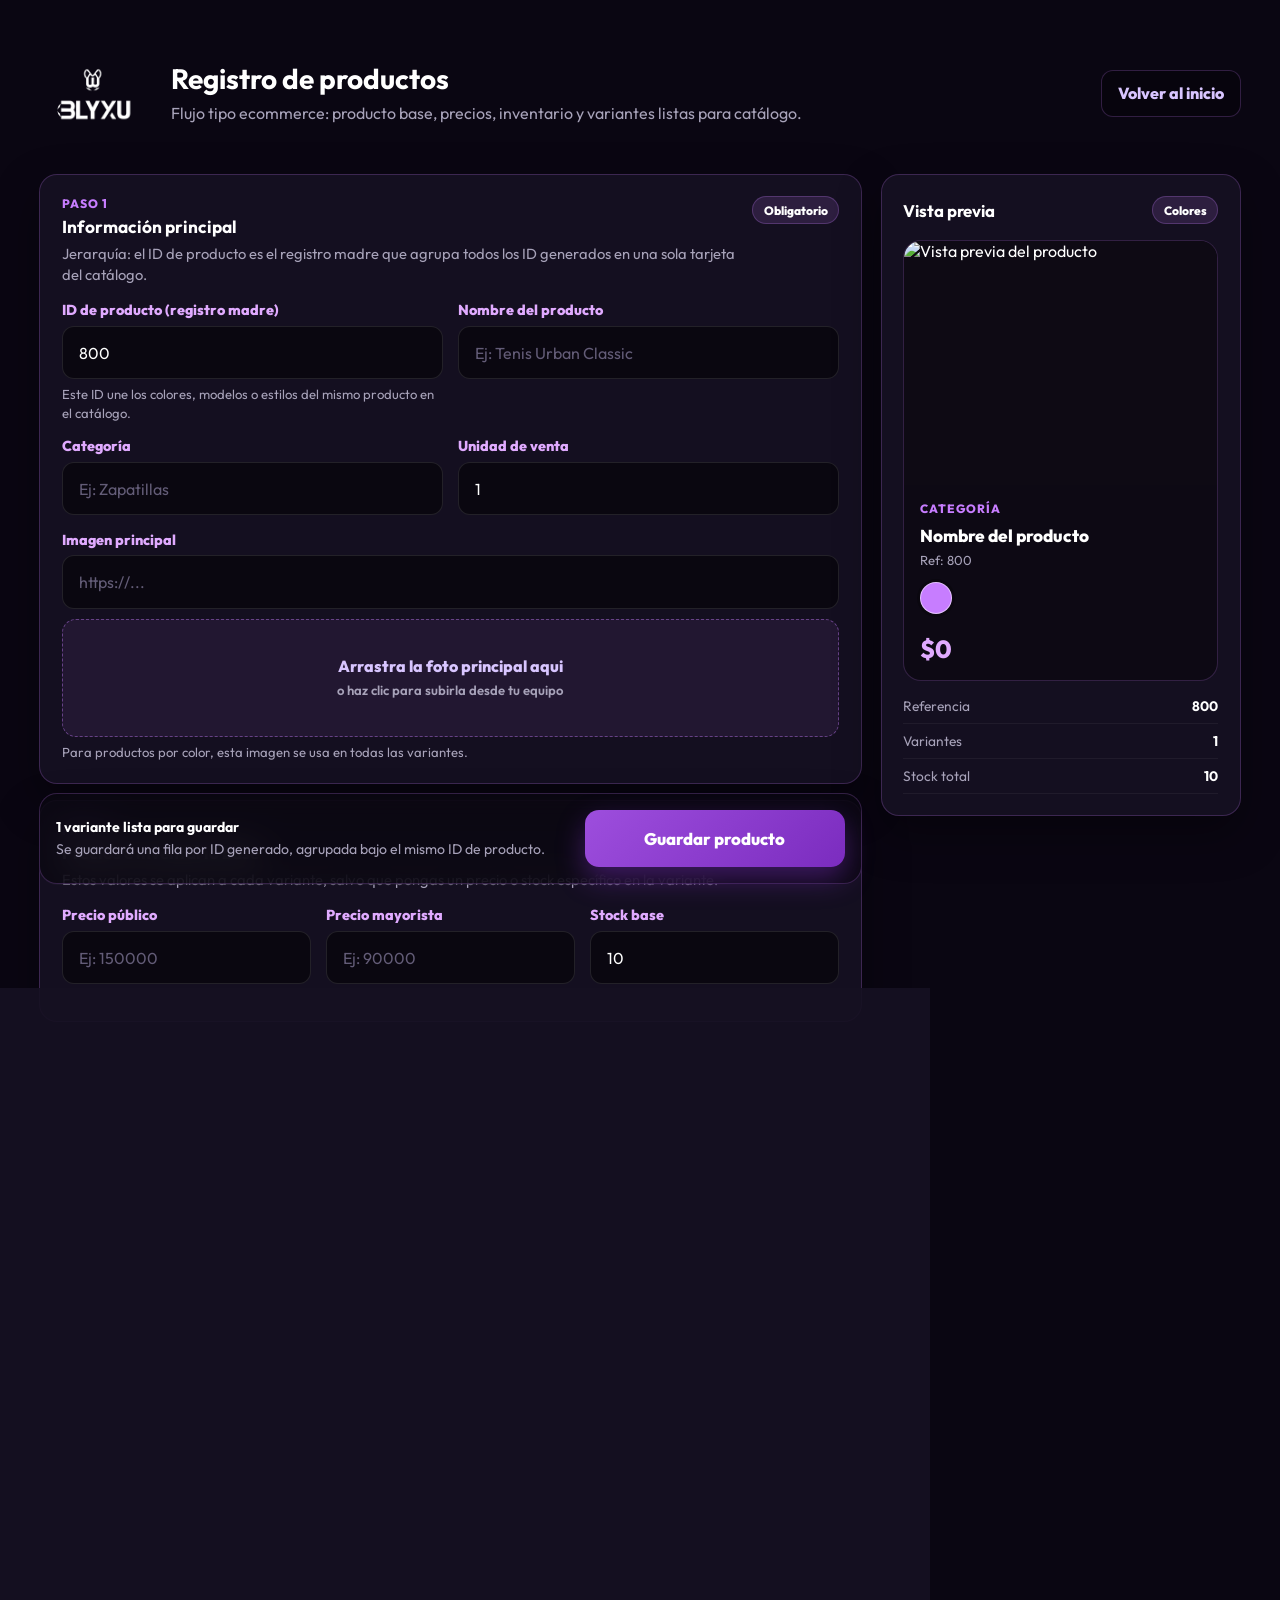
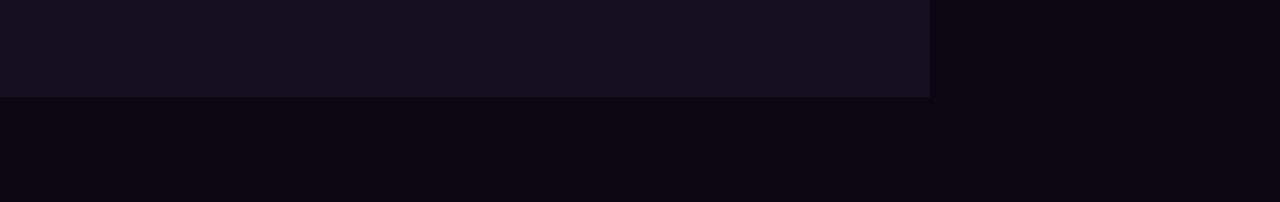
==== commit 39a63366: "Add files via upload" ====
--- a/admin.html
+++ b/admin.html
@@ -3,129 +3,746 @@
 <head>
     <meta charset="UTF-8">
     <meta name="viewport" content="width=device-width, initial-scale=1.0">
-    <title>Blyxu | Panel Administrativo</title>
+    <title>Blyxu | Registro de Productos</title>
     <link href="https://fonts.googleapis.com/css2?family=Outfit:wght@300;400;600;800&display=swap" rel="stylesheet">
     <link rel="stylesheet" href="style.css">
+    <link rel="stylesheet" href="cursor.css">
     <style>
-        .admin-container { max-width: 600px; margin: 4rem auto; padding: 2.5rem; background: rgba(22, 17, 34, 0.9); border: 1px solid rgba(199, 125, 255, 0.4); border-radius: 20px; backdrop-filter: blur(25px); box-shadow: 0 10px 40px rgba(0,0,0,0.5); }
-        .form-group { margin-bottom: 1.5rem; }
-        .form-group label { display: block; color: #e0aaff; margin-bottom: 0.5rem; font-weight: 600; }
-        .form-group input, .form-group textarea, .form-group select { width: 100%; padding: 1.1rem; border-radius: 12px; background: rgba(0,0,0,0.5); border: 1px solid rgba(255,255,255,0.1); color: white; outline: none; font-family: 'Outfit'; font-size: 1rem; transition: border-color 0.3s; }
-        .form-group input:focus { border-color: #c77dff; box-shadow: 0 0 10px rgba(199,125,255,0.2); }
-        .status-msg { margin-top: 1rem; padding: 1rem; border-radius: 8px; display: none; text-align: center; font-weight: 600; }
-        .success { background: rgba(37, 211, 102, 0.2); color: #25D366; border: 1px solid rgba(37, 211, 102, 0.3); }
-        .error { background: rgba(255, 107, 107, 0.2); color: #ff6b6b; border: 1px solid rgba(255, 107, 107, 0.3); }
+        :root {
+            --panel: rgba(22, 17, 34, 0.92);
+            --panel-soft: rgba(11, 8, 18, 0.52);
+            --line: rgba(199, 125, 255, 0.22);
+            --text-soft: #a7a2b9;
+            --accent: #c77dff;
+            --accent-2: #7b2cbf;
+        }
+
+        body { min-height: 100vh; }
+        .admin-shell { max-width: 1240px; margin: 2.2rem auto; padding: 0 1.2rem 3rem; }
+        .admin-header { display: flex; align-items: center; justify-content: space-between; gap: 1rem; margin-bottom: 1.4rem; }
+        .brand-lockup { display: flex; align-items: center; gap: 1rem; }
+        .brand-lockup img { width: 116px; }
+        .admin-title h1 { color: #fff; margin: 0; font-size: 1.75rem; }
+        .admin-title p { color: var(--text-soft); margin: 0.35rem 0 0; line-height: 1.45; }
+        .btn-back { color: #d8c5ff; text-decoration: none; border: 1px solid var(--line); background: rgba(0,0,0,0.28); padding: 0.78rem 1rem; border-radius: 12px; font-weight: 800; white-space: nowrap; }
+
+        .workspace { display: grid; grid-template-columns: minmax(0, 1fr) 360px; gap: 1.2rem; align-items: start; }
+        .form-stack { display: flex; flex-direction: column; gap: 1rem; }
+        .card { background: var(--panel); border: 1px solid var(--line); border-radius: 18px; padding: 1.35rem; box-shadow: 0 18px 45px rgba(0,0,0,0.35); backdrop-filter: blur(22px); }
+        .card-head { display: flex; align-items: flex-start; justify-content: space-between; gap: 1rem; margin-bottom: 1rem; }
+        .card-kicker { color: var(--accent); font-size: 0.76rem; font-weight: 800; text-transform: uppercase; letter-spacing: 0.08em; margin-bottom: 0.3rem; }
+        .card h2 { color: #fff; font-size: 1.08rem; margin: 0; }
+        .card p { color: var(--text-soft); margin: 0.35rem 0 0; line-height: 1.45; font-size: 0.92rem; }
+        .required-pill { color: #fff; background: rgba(199,125,255,0.14); border: 1px solid rgba(199,125,255,0.25); border-radius: 999px; padding: 0.35rem 0.65rem; font-size: 0.75rem; font-weight: 800; }
+
+        .grid-2 { display: grid; grid-template-columns: 1fr 1fr; gap: 0.9rem; }
+        .grid-3 { display: grid; grid-template-columns: 1fr 1fr 1fr; gap: 0.9rem; }
+        .field { margin-bottom: 0.95rem; }
+        .field:last-child { margin-bottom: 0; }
+        .field label { display: block; color: #e0aaff; margin-bottom: 0.42rem; font-weight: 800; font-size: 0.9rem; }
+        .field input, .field select { width: 100%; padding: 0.98rem 1rem; border-radius: 12px; background: rgba(0,0,0,0.48); border: 1px solid rgba(255,255,255,0.1); color: white; outline: none; font-family: 'Outfit'; font-size: 1rem; box-sizing: border-box; transition: border-color 0.25s, box-shadow 0.25s; }
+        .field input:focus, .field select:focus { border-color: var(--accent); box-shadow: 0 0 0 3px rgba(199,125,255,0.13); }
+        .field input::placeholder { color: #635c77; }
+        .hint { color: var(--text-soft); font-size: 0.82rem; line-height: 1.4; margin-top: 0.38rem; }
+        .drop-zone { margin-top: 0.65rem; border: 1px dashed rgba(199,125,255,0.42); background: rgba(199,125,255,0.08); border-radius: 14px; min-height: 118px; display: flex; align-items: center; justify-content: center; text-align: center; padding: 1rem; cursor: pointer; transition: border-color 0.2s, background 0.2s, transform 0.2s; position: relative; overflow: hidden; }
+        .drop-zone:hover, .drop-zone.drag-over { border-color: #e0aaff; background: rgba(199,125,255,0.16); transform: translateY(-1px); }
+        .drop-zone input[type="file"] { position: absolute; inset: 0; opacity: 0; cursor: pointer; }
+        .drop-copy { color: #d8c5ff; font-weight: 800; line-height: 1.35; pointer-events: none; }
+        .drop-copy span { display: block; color: var(--text-soft); font-size: 0.82rem; font-weight: 600; margin-top: 0.25rem; }
+        .drop-zone.is-uploading { cursor: wait; opacity: 0.82; }
+        .drop-zone.is-ready { border-style: solid; border-color: rgba(37,211,102,0.55); background: rgba(37,211,102,0.1); }
+        .preview-image.is-local-preview { border-bottom-color: rgba(37,211,102,0.45); }
+
+        .mode-switch { display: grid; grid-template-columns: 1fr 1fr; gap: 0.75rem; }
+        .mode-btn { border: 1px solid rgba(199,125,255,0.24); background: rgba(0,0,0,0.34); color: var(--text-soft); border-radius: 14px; padding: 1rem; cursor: pointer; font-family: 'Outfit'; text-align: left; transition: all 0.22s; }
+        .mode-btn strong { display: block; color: inherit; font-size: 0.96rem; margin-bottom: 0.28rem; }
+        .mode-btn span { display: block; font-size: 0.82rem; line-height: 1.35; }
+        .mode-btn.active { background: linear-gradient(135deg, var(--accent-2), #9d4edd); color: #fff; border-color: transparent; box-shadow: 0 12px 28px rgba(123,44,191,0.38); }
+
+        .variant-toolbar { display: flex; justify-content: space-between; align-items: center; gap: 1rem; margin-top: 1rem; padding-top: 1rem; border-top: 1px solid rgba(255,255,255,0.07); }
+        .btn-small { border: 1px solid rgba(199,125,255,0.35); background: rgba(199,125,255,0.13); color: #fff; border-radius: 12px; padding: 0.78rem 0.95rem; cursor: pointer; font-family: 'Outfit'; font-weight: 800; white-space: nowrap; }
+        .btn-small:hover { background: rgba(199,125,255,0.22); }
+        .variant-list { display: flex; flex-direction: column; gap: 0.85rem; margin-top: 1rem; }
+        .variant-card { border: 1px solid rgba(255,255,255,0.09); background: rgba(9,7,16,0.68); border-radius: 16px; padding: 1rem; }
+        .variant-head { display: flex; justify-content: space-between; align-items: center; gap: 1rem; margin-bottom: 0.85rem; }
+        .variant-head strong { color: #fff; }
+        .variant-meta { color: var(--text-soft); font-size: 0.78rem; margin-top: 0.15rem; }
+        .btn-remove { border: 1px solid rgba(255,107,107,0.35); background: rgba(255,107,107,0.12); color: #ff6b6b; border-radius: 10px; padding: 0.48rem 0.7rem; cursor: pointer; font-family: 'Outfit'; font-weight: 800; }
+        .color-tool { display: grid; grid-template-columns: 48px 1fr; gap: 0.55rem; align-items: center; }
+        .color-tool input[type="color"] { width: 48px; height: 48px; padding: 0; border: 1px solid rgba(199,125,255,0.35); border-radius: 12px; background: transparent; cursor: pointer; }
+        .style-image-field { display: none; }
+        body[data-mode="style"] .style-image-field { display: block; }
+
+        .preview-card { position: sticky; top: 1rem; }
+        .preview-top { display: flex; align-items: center; justify-content: space-between; margin-bottom: 1rem; }
+        .preview-top h2 { margin: 0; color: #fff; font-size: 1.05rem; }
+        .preview-product { overflow: hidden; border: 1px solid rgba(199,125,255,0.2); border-radius: 18px; background: rgba(0,0,0,0.35); }
+        .preview-image { width: 100%; aspect-ratio: 1 / 0.78; background: #0e0a14; object-fit: cover; display: block; }
+        .preview-body { padding: 1rem; }
+        .preview-cat { color: var(--accent); font-size: 0.75rem; text-transform: uppercase; font-weight: 800; letter-spacing: 0.08em; min-height: 1rem; }
+        .preview-name { color: #fff; font-size: 1.08rem; font-weight: 800; margin-top: 0.45rem; min-height: 1.4rem; }
+        .preview-ref { color: var(--text-soft); font-size: 0.82rem; margin-top: 0.32rem; }
+        .preview-swatches { display: flex; flex-wrap: wrap; gap: 0.45rem; margin: 0.9rem 0; min-height: 36px; }
+        .swatch { width: 32px; height: 32px; border-radius: 50%; border: 1px solid rgba(255,255,255,0.52); box-shadow: 0 0 0 3px rgba(0,0,0,0.25); background: var(--swatch, #c77dff); }
+        .style-chip { border: 1px solid rgba(199,125,255,0.3); border-radius: 999px; padding: 0.38rem 0.72rem; color: #d8c5ff; background: rgba(199,125,255,0.1); font-size: 0.78rem; font-weight: 800; }
+        .preview-price { color: #e0aaff; font-size: 1.55rem; font-weight: 800; }
+        .quality-list { display: grid; gap: 0.5rem; margin-top: 1rem; }
+        .quality-item { display: flex; justify-content: space-between; gap: 1rem; color: var(--text-soft); border-bottom: 1px solid rgba(255,255,255,0.05); padding-bottom: 0.5rem; font-size: 0.86rem; }
+        .quality-item strong { color: #fff; }
+
+        .submit-bar { display: flex; align-items: center; justify-content: space-between; gap: 1rem; background: rgba(9,7,16,0.78); border: 1px solid var(--line); border-radius: 18px; padding: 1rem; position: sticky; bottom: 1rem; backdrop-filter: blur(18px); z-index: 30; }
+        .submit-copy { color: var(--text-soft); font-size: 0.88rem; line-height: 1.35; }
+        .submit-copy strong { color: #fff; display: block; margin-bottom: 0.15rem; }
+        .btn-submit { min-width: 260px; padding: 1.15rem 1.4rem; border-radius: 14px; border: none; font-size: 1.05rem; font-family: 'Outfit'; font-weight: 800; color: #fff; background: linear-gradient(135deg, #9d4edd, var(--accent-2)); cursor: pointer; box-shadow: 0 12px 28px rgba(123,44,191,0.45); }
+        .btn-submit:disabled { opacity: 0.65; cursor: wait; }
+        .status-msg { margin-top: 1rem; padding: 1rem; border-radius: 10px; display: none; text-align: center; font-weight: 800; }
+        .success { background: rgba(37, 211, 102, 0.18); color: #25D366; border: 1px solid rgba(37, 211, 102, 0.3); }
+        .error { background: rgba(255, 107, 107, 0.18); color: #ff6b6b; border: 1px solid rgba(255, 107, 107, 0.3); }
+
+        @media (max-width: 980px) {
+            .workspace { grid-template-columns: 1fr; }
+            .preview-card { position: static; }
+        }
+
+        @media (max-width: 700px) {
+            .admin-shell { margin: 1rem auto; padding: 0 0.75rem 2rem; }
+            .admin-header, .submit-bar { flex-direction: column; align-items: stretch; }
+            .brand-lockup { align-items: flex-start; }
+            .brand-lockup img { width: 94px; }
+            .grid-2, .grid-3, .mode-switch { grid-template-columns: 1fr; }
+            .card { padding: 1rem; }
+            .variant-toolbar { flex-direction: column; align-items: stretch; }
+            .variant-head { align-items: flex-start; }
+            .preview-card { display: none; }
+            .drop-zone { min-height: 96px; }
+            .btn-submit { width: 100%; min-width: 0; }
+        }
     </style>
 </head>
-<body>
-    <div class="admin-container">
-        <div style="text-align: center; margin-bottom: 2rem;">
-            <img src="logo.png" alt="Blyxu" style="width: 150px; margin-bottom: 1rem;">
-            <h2>Subir Nuevo Producto</h2>
-        </div>
-        
-        <form id="admin-form">
-            <div class="form-group">
-                <label>ID Producto (Código)</label>
-                <input type="text" id="idProducto" placeholder="Ej: ZAP-001" required>
+<body data-mode="color">
+    <main class="admin-shell">
+        <header class="admin-header">
+            <div class="brand-lockup">
+                <img src="logo.png" alt="Blyxu">
+                <div class="admin-title">
+                    <h1>Registro de productos</h1>
+                    <p>Flujo tipo ecommerce: producto base, precios, inventario y variantes listas para catálogo.</p>
+                </div>
             </div>
-            <div class="form-group">
-                <label>Nombre del Producto</label>
-                <input type="text" id="nombre" required>
-            </div>
-            <div style="display:flex; gap:1rem;">
-                <div class="form-group" style="flex:1;">
-                    <label>Categoría</label>
-                    <input type="text" id="categoria" placeholder="Ej: Zapatillas" required>
-                </div>
-                <div class="form-group" style="flex:1;">
-                    <label>Color o Estilo</label>
-                    <input type="text" id="color" placeholder="Ej: Blanco/Negro">
-                </div>
-            </div>
-            <div style="display:flex; gap:1rem;">
-                <div class="form-group" style="flex:1;">
-                    <label>Precio Público (Detal)</label>
-                    <input type="number" id="precio" placeholder="Ej: 150000" required>
-                </div>
-                <div class="form-group" style="flex:1;">
-                    <label>Precio Mayorista (PCM)</label>
-                    <input type="number" id="pcm" placeholder="Ej: 90000" required>
-                </div>
-            </div>
-            <div style="display:flex; gap:1rem;">
-                <div class="form-group" style="flex:1;">
-                    <label>Stock Inicial</label>
-                    <input type="number" id="stock" value="10">
-                </div>
-                <div class="form-group" style="flex:1;">
-                    <label>Cantidad (Ej: 1 Par)</label>
-                    <input type="text" id="cantidad" value="1">
-                </div>
-            </div>
-            <div class="form-group">
-                <label>Enlace de la Imagen (URL Pública)</label>
-                <input type="url" id="imagen" placeholder="https://..." required>
-            </div>
-            
-            <button type="submit" class="btn btn-hero-glow" style="width: 100%; padding: 1.2rem; border-radius: 12px; font-size: 1.1rem; border:none;" id="btn-submit">
-                <span>Guardar Producto</span>
-            </button>
-            <div id="status" class="status-msg"></div>
-            <div style="text-align:center; margin-top:2.5rem;">
-                <a href="index.html" style="color:#a7a2b9; text-decoration:none;">← Volver al inicio</a>
-            </div>
+            <a class="btn-back" href="index.html">Volver al inicio</a>
+        </header>
+
+        <form id="admin-form" class="workspace">
+            <section class="form-stack">
+                <article class="card">
+                    <div class="card-head">
+                        <div>
+                            <div class="card-kicker">Paso 1</div>
+                            <h2>Información principal</h2>
+                            <p>Jerarquía: el ID de producto es el registro madre que agrupa todos los ID generados en una sola tarjeta del catálogo.</p>
+                        </div>
+                        <span class="required-pill">Obligatorio</span>
+                    </div>
+                    <div class="grid-2">
+                        <div class="field">
+                            <label for="idProducto">ID de producto (registro madre)</label>
+                            <input type="text" id="idProducto" placeholder="Ej: ZAP-001" required>
+                            <div class="hint">Este ID une los colores, modelos o estilos del mismo producto en el catálogo.</div>
+                        </div>
+                        <div class="field">
+                            <label for="nombre">Nombre del producto</label>
+                            <input type="text" id="nombre" placeholder="Ej: Tenis Urban Classic" required>
+                        </div>
+                    </div>
+                    <div class="grid-2">
+                        <div class="field">
+                            <label for="categoria">Categoría</label>
+                            <input type="text" id="categoria" list="category-list" placeholder="Ej: Zapatillas" required>
+                        </div>
+                        <div class="field">
+                            <label for="cantidad">Unidad de venta</label>
+                            <input type="text" id="cantidad" value="1" placeholder="Ej: 1 Par">
+                        </div>
+                    </div>
+                    <div class="field">
+                        <label for="imagen">Imagen principal</label>
+                        <input type="url" id="imagen" placeholder="https://..." required>
+                        <div class="drop-zone" data-target="imagen">
+                            <input type="file" id="imagen-file" accept="image/*">
+                            <div class="drop-copy">Arrastra la foto principal aqui<span>o haz clic para subirla desde tu equipo</span></div>
+                        </div>
+                        <div class="hint" id="image-hint">Para productos por color, esta imagen se usa en todas las variantes.</div>
+                    </div>
+                </article>
+
+                <article class="card">
+                    <div class="card-head">
+                        <div>
+                            <div class="card-kicker">Paso 2</div>
+                            <h2>Precios e inventario base</h2>
+                            <p>Estos valores se aplican a cada variante, salvo que pongas un precio o stock específico en la variante.</p>
+                        </div>
+                    </div>
+                    <div class="grid-3">
+                        <div class="field">
+                            <label for="precio">Precio público</label>
+                            <input type="number" id="precio" placeholder="Ej: 150000" required>
+                        </div>
+                        <div class="field">
+                            <label for="pcm">Precio mayorista</label>
+                            <input type="number" id="pcm" placeholder="Ej: 90000" required>
+                        </div>
+                        <div class="field">
+                            <label for="stock">Stock base</label>
+                            <input type="number" id="stock" value="10" min="0">
+                        </div>
+                    </div>
+                </article>
+
+                <article class="card">
+                    <div class="card-head">
+                        <div>
+                            <div class="card-kicker">Paso 3</div>
+                            <h2>Variantes</h2>
+                            <p>Como en Shopify o WooCommerce: un producto base puede tener colores o estilos independientes.</p>
+                        </div>
+                    </div>
+
+                    <div class="mode-switch" aria-label="Tipo de variantes">
+                        <button type="button" class="mode-btn active" data-mode="color">
+                            <strong>Mismo diseño, varios colores</strong>
+                            <span>Una foto principal y círculos de color en el catálogo.</span>
+                        </button>
+                        <button type="button" class="mode-btn" data-mode="style">
+                            <strong>Diseños o fotos diferentes</strong>
+                            <span>Cada variante puede tener una imagen propia.</span>
+                        </button>
+                    </div>
+
+                    <div class="variant-toolbar">
+                        <div>
+                            <h2 id="variant-title">Colores disponibles</h2>
+                            <p id="variant-hint">Agrega cada color disponible para este mismo diseño.</p>
+                        </div>
+                        <button type="button" class="btn-small" id="btn-add-variant">Agregar color</button>
+                    </div>
+
+                    <div id="variant-list" class="variant-list"></div>
+                </article>
+
+                <div class="submit-bar">
+                    <div class="submit-copy">
+                        <strong id="submit-summary">1 variante lista para guardar</strong>
+                        Se guardará una fila por ID generado, agrupada bajo el mismo ID de producto.
+                    </div>
+                    <button type="submit" class="btn-submit" id="btn-submit">
+                        <span>Guardar producto</span>
+                    </button>
+                </div>
+                <div id="status" class="status-msg"></div>
+            </section>
+
+            <aside class="card preview-card">
+                <div class="preview-top">
+                    <h2>Vista previa</h2>
+                    <span class="required-pill" id="preview-mode">Colores</span>
+                </div>
+                <div class="preview-product">
+                    <img id="preview-img" class="preview-image" src="https://images.unsplash.com/photo-1542291026-7eec264c27ff?w=700&q=70" data-default-src="https://images.unsplash.com/photo-1542291026-7eec264c27ff?w=700&q=70" alt="Vista previa del producto">
+                    <div class="preview-body">
+                        <div class="preview-cat" id="preview-cat">Categoría</div>
+                        <div class="preview-name" id="preview-name">Nombre del producto</div>
+                        <div class="preview-ref" id="preview-ref">Ref: ZAP-001</div>
+                        <div class="preview-swatches" id="preview-variants"></div>
+                        <div class="preview-price" id="preview-price">$0</div>
+                    </div>
+                </div>
+                <div class="quality-list">
+                    <div class="quality-item"><span>Referencia</span><strong id="quality-ref">Pendiente</strong></div>
+                    <div class="quality-item"><span>Variantes</span><strong id="quality-variants">1</strong></div>
+                    <div class="quality-item"><span>Stock total</span><strong id="quality-stock">10</strong></div>
+                </div>
+            </aside>
         </form>
-    </div>
+    </main>
+
+    <datalist id="color-list">
+        <option value="Negro"><option value="Blanco"><option value="Rojo"><option value="Azul">
+        <option value="Verde"><option value="Amarillo"><option value="Morado"><option value="Rosado">
+        <option value="Naranja"><option value="Café"><option value="Gris"><option value="Beige">
+        <option value="Dorado"><option value="Plateado"><option value="Vinotinto"><option value="Crema">
+    </datalist>
+    <datalist id="category-list">
+        <option value="Zapatillas"><option value="Ropa"><option value="Accesorios">
+        <option value="Bolsos"><option value="Gorras"><option value="Promociones">
+    </datalist>
 
     <script>
         const APP_URL = "https://script.google.com/macros/s/AKfycbx7ofcNdOvxv07cvLZkSemb2mTyBlzs3a7VHbTk7QNIRitLjWQPFjnYl2PnEfEDGHYo3w/exec";
-        
-        document.getElementById('admin-form').addEventListener('submit', async (e) => {
+        const form = document.getElementById('admin-form');
+        const variantList = document.getElementById('variant-list');
+        let variantMode = 'color';
+        let variantCounter = 0;
+        let activeUploads = 0;
+        let existingProducts = [];
+
+        const colorMap = {
+            negro: '#111111', blanco: '#ffffff', rojo: '#e53935', azul: '#1e88e5',
+            verde: '#43a047', amarillo: '#fdd835', morado: '#8e24aa', purpura: '#8e24aa',
+            violeta: '#7e57c2', rosado: '#ec407a', rosa: '#ec407a', fucsia: '#d81b60',
+            naranja: '#fb8c00', cafe: '#795548', marron: '#795548', gris: '#757575',
+            beige: '#d8c3a5', crema: '#fff3d6', dorado: '#d4af37', plateado: '#b0bec5',
+            vinotinto: '#7b1e3a'
+        };
+
+        function norm(value) {
+            return (value || '').toString().normalize('NFD').replace(/[\u0300-\u036f]/g, '').toLowerCase().trim();
+        }
+
+        function normalizeHex(value) {
+            const hex = (value || '').trim();
+            return /^#[0-9A-Fa-f]{6}$/.test(hex) ? hex : '';
+        }
+
+        function colorNameToHex(value) {
+            return colorMap[norm(value)] || '';
+        }
+
+        function formatMoney(amount) {
+            return '$' + (Number(amount) || 0).toLocaleString('es-CO');
+        }
+
+        function getBaseId() {
+            return document.getElementById('idProducto').value.trim().replace(/\s+/g, '-').toUpperCase() || 'PROD';
+        }
+
+        function parseGeneratedId(id) {
+            const match = (id || '').toString().trim().match(/^(\d+)(?:-(\d+))?$/);
+            if (!match) return null;
+            return {
+                root: Number(match[1]),
+                suffix: match[2] ? Number(match[2]) : 0
+            };
+        }
+
+        function getGeneratedId(product) {
+            return (product?.ID_Generado || product?.idGenerado || product?.ID_Registro || '').toString().trim();
+        }
+
+        function getNextRootId() {
+            const roots = existingProducts
+                .map(product => parseGeneratedId(getGeneratedId(product))?.root)
+                .filter(Number.isFinite);
+            return String((roots.length ? Math.max(...roots) : 799) + 1);
+        }
+
+        function suggestNextProductId(force = false) {
+            const input = document.getElementById('idProducto');
+            if (!input) return;
+            if (force || !input.value.trim() || input.dataset.autoId === 'true') {
+                input.value = getNextRootId();
+                input.dataset.autoId = 'true';
+                updateVariantIds();
+            }
+        }
+
+        async function loadExistingProductsForIds() {
+            try {
+                const cached = localStorage.getItem('blyxu_catalog_cache');
+                if (cached) existingProducts = JSON.parse(cached) || [];
+            } catch (err) {}
+
+            suggestNextProductId();
+
+            try {
+                const res = await fetch(APP_URL + '?t=' + Date.now());
+                const data = await res.json();
+                if (data.status === 'success' && Array.isArray(data.data)) {
+                    existingProducts = data.data;
+                    localStorage.setItem('blyxu_catalog_cache', JSON.stringify(existingProducts));
+                    suggestNextProductId();
+                }
+            } catch (err) {
+                console.warn('No se pudo consultar el siguiente ID, se usa cache/local:', err);
+            }
+        }
+
+        function setStatus(type, message) {
+            const status = document.getElementById('status');
+            status.className = `status-msg ${type}`;
+            status.textContent = message;
+            status.style.display = 'block';
+        }
+
+        function readFileAsBase64(file) {
+            return new Promise((resolve, reject) => {
+                const reader = new FileReader();
+                reader.onload = () => resolve(reader.result.split(',')[1]);
+                reader.onerror = () => reject(new Error('No se pudo leer la imagen.'));
+                reader.readAsDataURL(file);
+            });
+        }
+
+        async function uploadImage(file, input, zone) {
+            if (!file || !file.type.startsWith('image/')) {
+                setStatus('error', 'Arrastra o selecciona un archivo de imagen valido.');
+                return;
+            }
+
+            const label = zone.querySelector('.drop-copy');
+            const originalText = label.innerHTML;
+            const localPreview = URL.createObjectURL(file);
+            activeUploads += 1;
+            zone.classList.add('is-uploading');
+            zone.classList.remove('is-ready');
+            label.innerHTML = 'Subiendo imagen...<span>Espera un momento</span>';
+            input.dataset.previewSrc = localPreview;
+            input.dispatchEvent(new Event('input', { bubbles: true }));
+
+            try {
+                const base64Data = await readFileAsBase64(file);
+                const res = await fetch(APP_URL, {
+                    method: 'POST',
+                    headers: { 'Content-Type': 'text/plain;charset=utf-8' },
+                    body: JSON.stringify({
+                        action: 'upload_image',
+                        fileName: file.name,
+                        mimeType: file.type,
+                        base64Data
+                    })
+                });
+                const data = await res.json();
+                if (data.status !== 'success' || !data.url) throw new Error(data.message || 'No se pudo subir la imagen.');
+                input.value = data.url;
+                input.dispatchEvent(new Event('input', { bubbles: true }));
+                const uploadedImg = new Image();
+                uploadedImg.onload = () => {
+                    if (input.dataset.previewSrc === localPreview) {
+                        delete input.dataset.previewSrc;
+                        URL.revokeObjectURL(localPreview);
+                        updatePreview();
+                    }
+                };
+                uploadedImg.src = data.url;
+                zone.classList.add('is-ready');
+                label.innerHTML = 'Imagen subida correctamente<span>Puedes arrastrar otra para reemplazarla</span>';
+                setStatus('success', 'Imagen subida. Ya quedo pegada en el campo.');
+                updatePreview();
+            } catch (err) {
+                if (input.dataset.previewSrc === localPreview) {
+                    delete input.dataset.previewSrc;
+                    URL.revokeObjectURL(localPreview);
+                }
+                label.innerHTML = originalText;
+                setStatus('error', 'Error subiendo imagen: ' + err.message);
+                updatePreview();
+            } finally {
+                activeUploads -= 1;
+                zone.classList.remove('is-uploading', 'drag-over');
+            }
+        }
+
+        function bindImageDropZone(zone, input) {
+            if (!zone || !input || zone.dataset.bound === 'true') return;
+            zone.dataset.bound = 'true';
+            const fileInput = zone.querySelector('input[type="file"]');
+            const pickFile = files => uploadImage(files && files[0], input, zone);
+
+            fileInput.addEventListener('change', () => pickFile(fileInput.files));
+            ['dragenter', 'dragover'].forEach(eventName => {
+                zone.addEventListener(eventName, e => {
+                    e.preventDefault();
+                    zone.classList.add('drag-over');
+                });
+            });
+            ['dragleave', 'drop'].forEach(eventName => {
+                zone.addEventListener(eventName, e => {
+                    e.preventDefault();
+                    if (eventName === 'drop') pickFile(e.dataTransfer.files);
+                    else zone.classList.remove('drag-over');
+                });
+            });
+        }
+
+        function resetDropZones() {
+            document.querySelectorAll('.drop-zone').forEach(zone => {
+                zone.classList.remove('is-ready', 'is-uploading', 'drag-over');
+                const fileInput = zone.querySelector('input[type="file"]');
+                const label = zone.querySelector('.drop-copy');
+                if (fileInput) fileInput.value = '';
+                if (zone.classList.contains('variant-drop-zone')) {
+                    label.innerHTML = 'Arrastra la foto del estilo aqui<span>o haz clic para subirla</span>';
+                } else {
+                    label.innerHTML = 'Arrastra la foto principal aqui<span>o haz clic para subirla desde tu equipo</span>';
+                }
+            });
+        }
+
+        function setMode(mode) {
+            variantMode = mode;
+            document.body.dataset.mode = mode;
+            document.querySelectorAll('.mode-btn').forEach(btn => btn.classList.toggle('active', btn.dataset.mode === mode));
+            document.getElementById('variant-title').textContent = mode === 'color' ? 'Colores disponibles' : 'Estilos disponibles';
+            document.getElementById('variant-hint').textContent = mode === 'color'
+                ? 'Agrega cada color disponible para este mismo diseño.'
+                : 'Agrega cada diseño o estilo. Si tiene foto distinta, pégala en su variante.';
+            document.getElementById('btn-add-variant').textContent = mode === 'color' ? 'Agregar color' : 'Agregar estilo';
+            document.getElementById('image-hint').textContent = mode === 'color'
+                ? 'Para productos por color, esta imagen se usa en todas las variantes.'
+                : 'Se usará como imagen de respaldo si una variante no tiene foto propia.';
+            document.getElementById('preview-mode').textContent = mode === 'color' ? 'Colores' : 'Estilos';
+            variantList.innerHTML = '';
+            variantCounter = 0;
+            addVariant();
+            updatePreview();
+        }
+
+        function addVariant() {
+            variantCounter += 1;
+            const baseId = getBaseId();
+            const variantId = variantCounter === 1 ? baseId : `${baseId}-${variantCounter - 1}`;
+            const card = document.createElement('div');
+            card.className = 'variant-card';
+            card.innerHTML = `
+                <div class="variant-head">
+                    <div>
+                        <strong>${variantMode === 'color' ? 'Color' : 'Estilo'} ${variantCounter}</strong>
+                        <div class="variant-meta">ID generado sugerido: ${variantId}</div>
+                    </div>
+                    <button type="button" class="btn-remove">Quitar</button>
+                </div>
+                <div class="grid-3">
+                    <div class="field">
+                        <label>ID generado / SKU de variante</label>
+                        <input type="text" class="variant-id" value="${variantId}" required>
+                    </div>
+                    <div class="field">
+                        <label>${variantMode === 'color' ? 'Color' : 'Nombre del estilo'}</label>
+                        <input type="text" class="variant-color" list="color-list" placeholder="${variantMode === 'color' ? 'Ej: Rojo' : 'Ej: Floral'}" required>
+                    </div>
+                    <div class="field">
+                        <label>Stock</label>
+                        <input type="number" class="variant-stock" placeholder="Usar base" min="0">
+                    </div>
+                </div>
+                <div class="grid-3">
+                    <div class="field">
+                        <label>Color visual</label>
+                        <div class="color-tool">
+                            <input type="color" class="variant-picker" value="#c77dff" title="Color visible en catálogo">
+                            <input type="text" class="variant-hex" value="#c77dff" placeholder="#c77dff">
+                        </div>
+                    </div>
+                    <div class="field">
+                        <label>Precio público opcional</label>
+                        <input type="number" class="variant-price" placeholder="Usar base">
+                    </div>
+                    <div class="field">
+                        <label>Mayorista opcional</label>
+                        <input type="number" class="variant-pcm" placeholder="Usar base">
+                    </div>
+                </div>
+                <div class="field style-image-field">
+                    <label>Imagen de esta variante</label>
+                    <input type="url" class="variant-image" placeholder="https://...">
+                    <div class="drop-zone variant-drop-zone">
+                        <input type="file" class="variant-image-file" accept="image/*">
+                        <div class="drop-copy">Arrastra la foto del estilo aqui<span>o haz clic para subirla</span></div>
+                    </div>
+                    <div class="hint">Déjala vacía si este estilo usa la imagen principal.</div>
+                </div>
+            `;
+
+            card.querySelector('.btn-remove').onclick = () => {
+                if (variantList.children.length === 1) return;
+                card.remove();
+                updatePreview();
+            };
+
+            const colorInput = card.querySelector('.variant-color');
+            const picker = card.querySelector('.variant-picker');
+            const hexInput = card.querySelector('.variant-hex');
+            colorInput.addEventListener('input', () => {
+                const hex = colorNameToHex(colorInput.value);
+                if (hex) {
+                    picker.value = hex;
+                    hexInput.value = hex;
+                }
+                updatePreview();
+            });
+            picker.addEventListener('input', () => {
+                hexInput.value = picker.value;
+                updatePreview();
+            });
+            hexInput.addEventListener('input', () => {
+                const hex = normalizeHex(hexInput.value);
+                if (hex) picker.value = hex;
+                updatePreview();
+            });
+            card.querySelectorAll('input').forEach(input => input.addEventListener('input', updatePreview));
+            bindImageDropZone(card.querySelector('.variant-drop-zone'), card.querySelector('.variant-image'));
+            variantList.appendChild(card);
+            updatePreview();
+        }
+
+        function getVariantRows() {
+            const imageInput = document.getElementById('imagen');
+            const mainImage = imageInput.value.trim();
+            const mainPreview = imageInput.dataset.previewSrc || mainImage;
+            const basePrice = document.getElementById('precio').value;
+            const basePcm = document.getElementById('pcm').value;
+            const baseStock = document.getElementById('stock').value;
+
+            return [...variantList.querySelectorAll('.variant-card')].map(card => {
+                const color = card.querySelector('.variant-color').value.trim();
+                const colorHex = normalizeHex(card.querySelector('.variant-hex').value) || colorNameToHex(color);
+                const variantImageInput = card.querySelector('.variant-image');
+                return {
+                    idGenerado: card.querySelector('.variant-id').value.trim(),
+                    color,
+                    colorHex,
+                    precio: card.querySelector('.variant-price').value || basePrice,
+                    pcm: card.querySelector('.variant-pcm').value || basePcm,
+                    stock: card.querySelector('.variant-stock').value || baseStock,
+                    imagen: variantMode === 'style' ? (variantImageInput.value.trim() || mainImage) : mainImage,
+                    previewImagen: variantMode === 'style' ? (variantImageInput.dataset.previewSrc || variantImageInput.value.trim() || mainPreview) : mainPreview
+                };
+            });
+        }
+
+        function updateVariantIds() {
+            [...variantList.querySelectorAll('.variant-card')].forEach((card, index) => {
+                const baseId = getBaseId();
+                const value = index === 0 ? baseId : `${baseId}-${index}`;
+                card.querySelector('.variant-id').value = value;
+                card.querySelector('.variant-meta').textContent = `ID generado sugerido: ${value}`;
+            });
+            updatePreview();
+        }
+
+        function updatePreview() {
+            const name = document.getElementById('nombre').value.trim() || 'Nombre del producto';
+            const cat = document.getElementById('categoria').value.trim() || 'Categoría';
+            const ref = document.getElementById('idProducto').value.trim() || 'ZAP-001';
+            const imageInput = document.getElementById('imagen');
+            const img = imageInput.dataset.previewSrc || imageInput.value.trim();
+            const price = document.getElementById('precio').value;
+            const variants = getVariantRows();
+            const stockTotal = variants.reduce((sum, v) => sum + (Number(v.stock) || 0), 0);
+
+            document.getElementById('preview-name').textContent = name;
+            document.getElementById('preview-cat').textContent = cat;
+            document.getElementById('preview-ref').textContent = `Ref: ${ref}`;
+            document.getElementById('preview-price').textContent = formatMoney(price);
+            document.getElementById('quality-ref').textContent = ref === 'ZAP-001' ? 'Pendiente' : ref;
+            document.getElementById('quality-variants').textContent = variants.length;
+            document.getElementById('quality-stock').textContent = stockTotal;
+            document.getElementById('submit-summary').textContent = `${variants.length} variante${variants.length !== 1 ? 's' : ''} lista${variants.length !== 1 ? 's' : ''} para guardar`;
+            const previewImg = document.getElementById('preview-img');
+            previewImg.src = img || previewImg.dataset.defaultSrc;
+            previewImg.classList.toggle('is-local-preview', Boolean(imageInput.dataset.previewSrc));
+
+            document.getElementById('preview-variants').innerHTML = variants.map(v => {
+                const hex = v.colorHex || '#c77dff';
+                if (variantMode === 'style') return `<span class="style-chip">${v.color || 'Estilo'}</span>`;
+                return `<span class="swatch" style="--swatch:${hex}" title="${v.color || hex}"></span>`;
+            }).join('');
+        }
+
+        document.querySelectorAll('.mode-btn').forEach(btn => btn.addEventListener('click', () => setMode(btn.dataset.mode)));
+        document.getElementById('btn-add-variant').addEventListener('click', addVariant);
+        document.getElementById('idProducto').addEventListener('input', function () {
+            this.dataset.autoId = 'false';
+            updateVariantIds();
+        });
+        bindImageDropZone(document.querySelector('[data-target="imagen"]'), document.getElementById('imagen'));
+        ['nombre', 'categoria', 'imagen', 'precio', 'pcm', 'stock'].forEach(id => {
+            document.getElementById(id).addEventListener('input', updatePreview);
+        });
+
+        addVariant();
+        loadExistingProductsForIds();
+
+        form.addEventListener('submit', async (e) => {
             e.preventDefault();
             const btn = document.getElementById('btn-submit');
             const status = document.getElementById('status');
-            btn.querySelector('span').textContent = "Guardando...";
-            btn.style.opacity = "0.7";
-            
-            const payload = {
-                action: "add_product",
-                idProducto: document.getElementById('idProducto').value,
-                nombre: document.getElementById('nombre').value,
-                categoria: document.getElementById('categoria').value,
-                color: document.getElementById('color').value,
-                precio: document.getElementById('precio').value,
-                pcm: document.getElementById('pcm').value,
-                stock: document.getElementById('stock').value,
-                cantidad: document.getElementById('cantidad').value,
-                imagen: document.getElementById('imagen').value
-            };
+            const baseId = document.getElementById('idProducto').value.trim();
+            const variants = getVariantRows();
+            const ids = variants.map(v => v.idGenerado);
+            const repeated = ids.find((id, index) => ids.indexOf(id) !== index);
+
+            if (activeUploads > 0) {
+                setStatus('error', 'Espera a que terminen de subir las imagenes antes de guardar.');
+                return;
+            }
+            if (!variants.length || variants.some(v => !v.idGenerado || !v.color || !v.imagen || !v.precio || !v.pcm)) {
+                setStatus('error', 'Completa ID, color/estilo, imagen y precios antes de guardar.');
+                return;
+            }
+            if (repeated) {
+                setStatus('error', `El ID ${repeated} está repetido. Cada variante necesita un SKU único.`);
+                return;
+            }
+
+            btn.querySelector('span').textContent = 'Guardando...';
+            btn.disabled = true;
+            status.style.display = 'none';
 
             try {
-                const res = await fetch(APP_URL, {
-                    method: 'POST',
-                    headers: { 'Content-Type': 'text/plain;charset=utf-8' },
-                    body: JSON.stringify(payload)
-                });
-                const data = await res.json();
-                
-                if (data.status === "success") {
-                    status.className = "status-msg success";
-                    status.textContent = "✅ ¡Producto guardado en tu base de datos!";
-                    document.getElementById('admin-form').reset();
-                } else {
-                    throw new Error(data.message);
+                for (let i = 0; i < variants.length; i++) {
+                    const variant = variants[i];
+                    btn.querySelector('span').textContent = `Guardando ${i + 1}/${variants.length}`;
+                    const payload = {
+                        action: 'add_product',
+                        idGenerado: variant.idGenerado,
+                        ID_Generado: variant.idGenerado,
+                        idProducto: baseId,
+                        ID_Producto: baseId,
+                        referencia: baseId,
+                        nombre: document.getElementById('nombre').value.trim(),
+                        categoria: document.getElementById('categoria').value.trim(),
+                        color: variant.color,
+                        colorHex: variant.colorHex,
+                        Color_Hex: variant.colorHex,
+                        Color_Codigo: variant.colorHex,
+                        precio: variant.precio,
+                        pcm: variant.pcm,
+                        stock: variant.stock,
+                        cantidad: variant.stock,
+                        unidad: document.getElementById('cantidad').value,
+                        imagen: variant.imagen,
+                        fechaRegistro: new Date().toISOString(),
+                        Fecha_Registro: new Date().toISOString()
+                    };
+
+                    const res = await fetch(APP_URL, {
+                        method: 'POST',
+                        headers: { 'Content-Type': 'text/plain;charset=utf-8' },
+                        body: JSON.stringify(payload)
+                    });
+                    const data = await res.json();
+                    if (data.status !== 'success') throw new Error(data.message || 'No se pudo guardar una variante.');
                 }
+
+                localStorage.removeItem('blyxu_catalog_cache');
+                setStatus('success', `${variants.length} variante${variants.length !== 1 ? 's' : ''} guardada${variants.length !== 1 ? 's' : ''}. El catálogo las mostrará agrupadas.`);
+                form.reset();
+                document.getElementById('idProducto').dataset.autoId = 'true';
+                variantList.innerHTML = '';
+                variantCounter = 0;
+                setMode('color');
+                resetDropZones();
+                await loadExistingProductsForIds();
             } catch (err) {
-                status.className = "status-msg error";
-                status.textContent = "❌ Error: " + err.message;
+                setStatus('error', 'Error: ' + err.message);
             }
-            
-            status.style.display = "block";
-            btn.querySelector('span').textContent = "Guardar Producto";
-            btn.style.opacity = "1";
-            setTimeout(() => status.style.display = "none", 6000);
+
+            btn.querySelector('span').textContent = 'Guardar producto';
+            btn.disabled = false;
+            setTimeout(() => status.style.display = 'none', 8000);
         });
     </script>
+    <script src="cursor.js"></script>
 </body>
 </html>
--- a/style.css
+++ b/style.css
@@ -1350,33 +1350,60 @@
     display: inline-flex;
     align-items: center;
     justify-content: center;
-    gap: .6rem;
+    gap: .8rem;
     width: 100%;
-    padding: 1.1rem;
-    border: none;
-    border-radius: 14px;
-    font-size: 1rem;
-    font-weight: 600;
+    padding: 1.2rem;
+    border: 1px solid rgba(255, 255, 255, 0.1);
+    border-radius: 16px;
+    font-size: 1.05rem;
+    font-weight: 800;
     font-family: inherit;
     cursor: pointer;
-    transition: all .35s cubic-bezier(.4, 0, .2, 1);
+    transition: all .4s cubic-bezier(.175, .885, .32, 1.275);
+    position: relative;
+    overflow: hidden;
+    letter-spacing: 0.5px;
+}
+
+.btn-catalog::before {
+    content: '';
+    position: absolute;
+    top: 0;
+    left: -100%;
+    width: 100%;
+    height: 100%;
+    background: linear-gradient(90deg, transparent, rgba(255,255,255,0.2), transparent);
+    transition: left 0.5s;
+}
+
+.btn-catalog:hover::before {
+    left: 100%;
 }
 
 .btn-catalog:hover {
-    transform: translateY(-3px) scale(1.02);
-    filter: brightness(1.12);
+    transform: translateY(-5px) scale(1.02);
+    filter: brightness(1.1);
 }
 
 .btn-detal {
     background: linear-gradient(135deg, #a03cff, #7b2cbf);
     color: #fff;
-    box-shadow: 0 8px 25px rgba(160, 60, 255, .25);
+    box-shadow: 0 8px 25px rgba(160, 60, 255, 0.4);
+    animation: neonPulsePurple 3s infinite;
 }
 
 .btn-mayorista {
     background: linear-gradient(135deg, #c8b6ff, #5a189a);
     color: #fff;
-    box-shadow: 0 8px 25px rgba(90, 24, 154, .3);
+    box-shadow: 0 8px 25px rgba(90, 24, 154, 0.4);
+    animation: neonPulsePurple 3s infinite;
+    animation-delay: 1.5s;
+}
+
+@keyframes neonPulsePurple {
+    0% { box-shadow: 0 8px 25px rgba(123, 44, 191, 0.4), 0 0 0 0 rgba(199, 125, 255, 0.2); }
+    50% { box-shadow: 0 15px 40px rgba(123, 44, 191, 0.6), 0 0 20px 10px rgba(199, 125, 255, 0); }
+    100% { box-shadow: 0 8px 25px rgba(123, 44, 191, 0.4), 0 0 0 0 rgba(199, 125, 255, 0); }
 }
 
 .btn-whatsapp {
@@ -1401,9 +1428,40 @@
     box-shadow: 0 6px 18px rgba(37, 211, 102, .12);
 }
 
+@media(max-width:768px) {
+    .catalog-cards {
+        grid-template-columns: 1fr;
+        gap: 1.5rem;
+    }
+    .catalog-card {
+        padding: 2.5rem 1.8rem;
+        border-radius: 20px;
+    }
+    .catalog-card h3 {
+        font-size: 1.4rem;
+    }
+    .catalog-icon {
+        width: 55px;
+        height: 55px;
+        margin-bottom: 1.2rem;
+    }
+    .btn-catalog {
+        padding: 1.1rem;
+        font-size: 1rem;
+    }
+}
 @media(max-width:500px) {
     .catalog-cards {
-        grid-template-columns: 1fr
+        gap: 1.2rem;
+    }
+    .catalog-card {
+        padding: 2rem 1.2rem;
+    }
+    .catalog-card h3 {
+        font-size: 1.3rem;
+    }
+    .btn-catalog {
+        font-size: 0.9rem;
     }
 }
 
@@ -2211,4 +2269,4 @@
     .feature-img-wrap {
         height: 200px !important;
     }
-}+}
--- a/cursor.css
+++ b/cursor.css
@@ -0,0 +1,38 @@
+/* Custom Cursor Styles */
+.custom-cursor {
+    width: 30px;
+    height: 30px;
+    border: 2px solid #c77dff;
+    border-radius: 50%;
+    position: fixed;
+    pointer-events: none;
+    z-index: 100000;
+    transition: transform 0.15s ease-out, background-color 0.3s, border-color 0.3s;
+    transform: translate(-50%, -50%);
+    box-shadow: 0 0 15px rgba(199, 125, 255, 0.4);
+}
+.custom-cursor-dot {
+    width: 6px;
+    height: 6px;
+    background: #fff;
+    border-radius: 50%;
+    position: fixed;
+    pointer-events: none;
+    z-index: 100001;
+    transform: translate(-50%, -50%);
+    transition: transform 0.05s linear;
+}
+
+/* Ocultar el cursor original en escritorio */
+@media (min-width: 769px) {
+    html, body, a, button, .btn, .nav-link, .interactive, .prod-img, .catalog-card, .btn-add, .chip, .cart-float, .category-header {
+        cursor: none !important;
+    }
+}
+
+/* En dispositivos táctiles, no mostrar el cursor personalizado */
+@media (max-width: 768px) {
+    .custom-cursor, .custom-cursor-dot {
+        display: none !important;
+    }
+}
